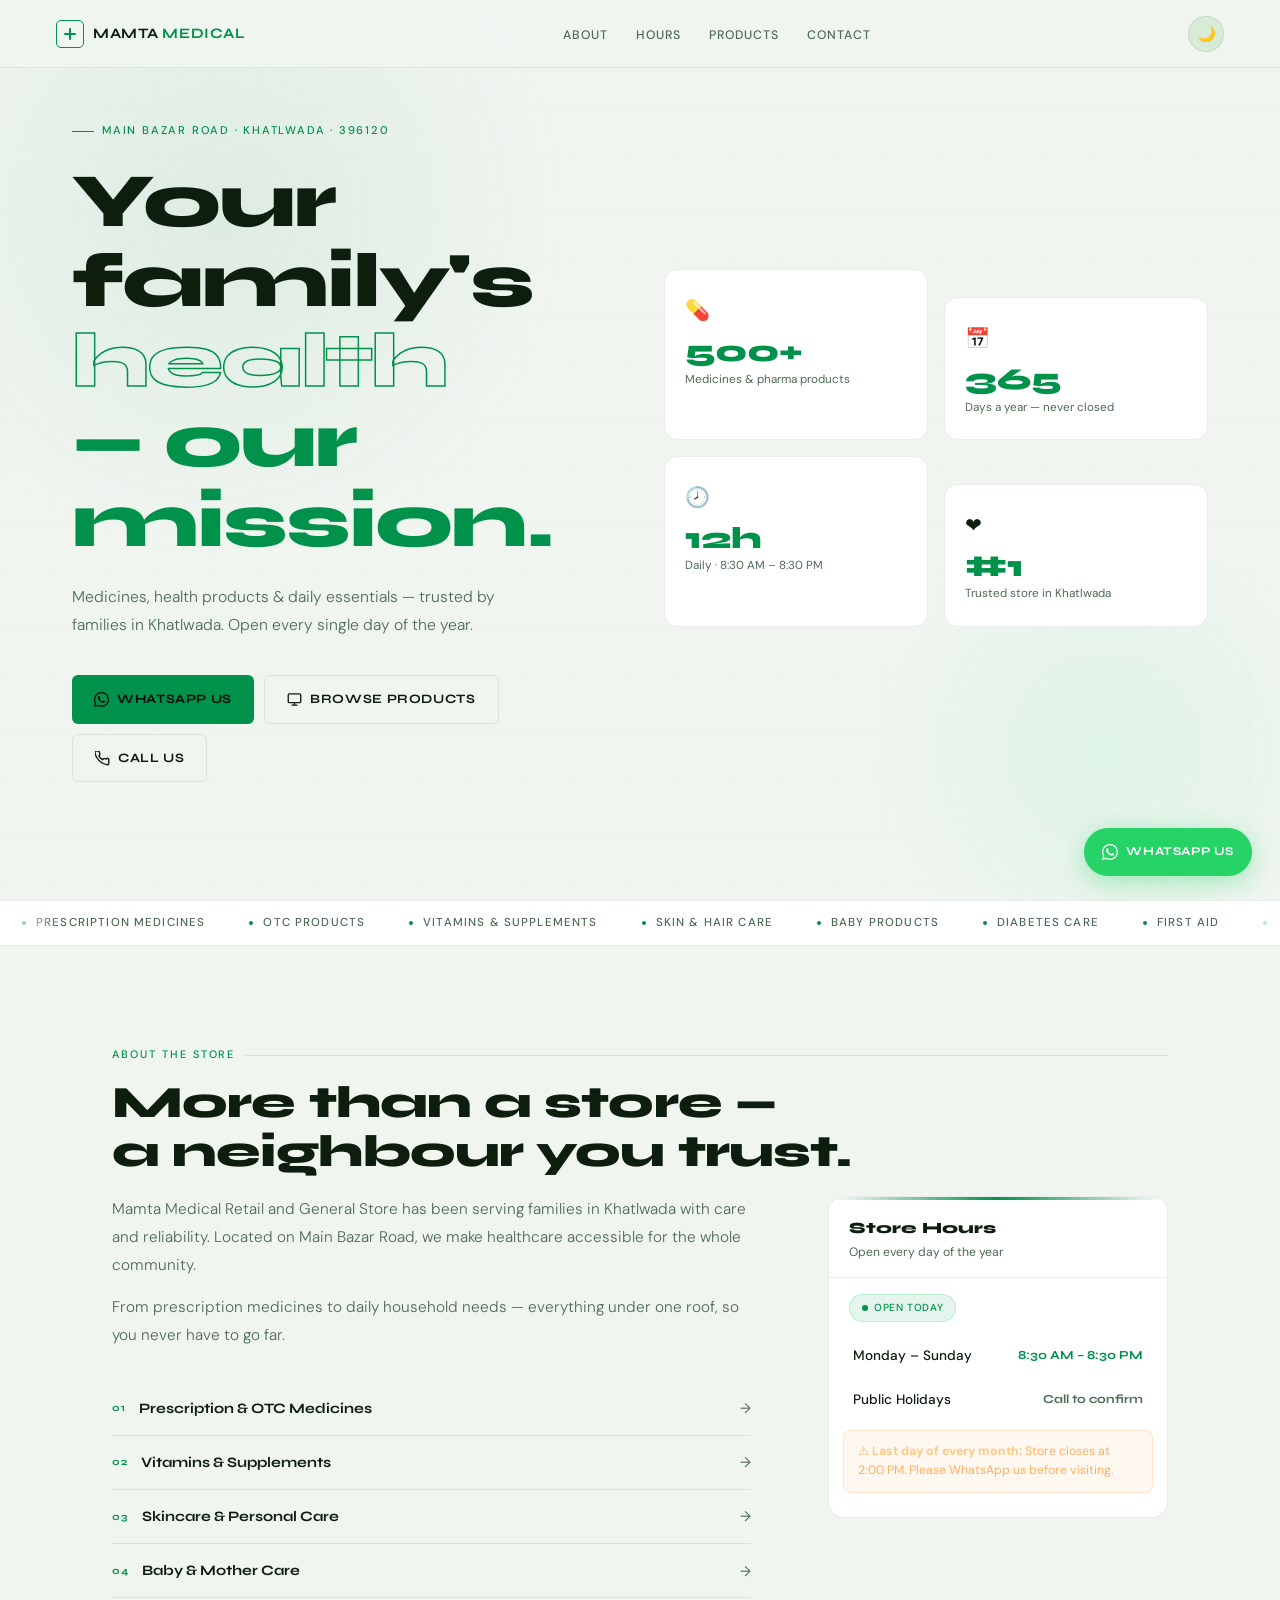
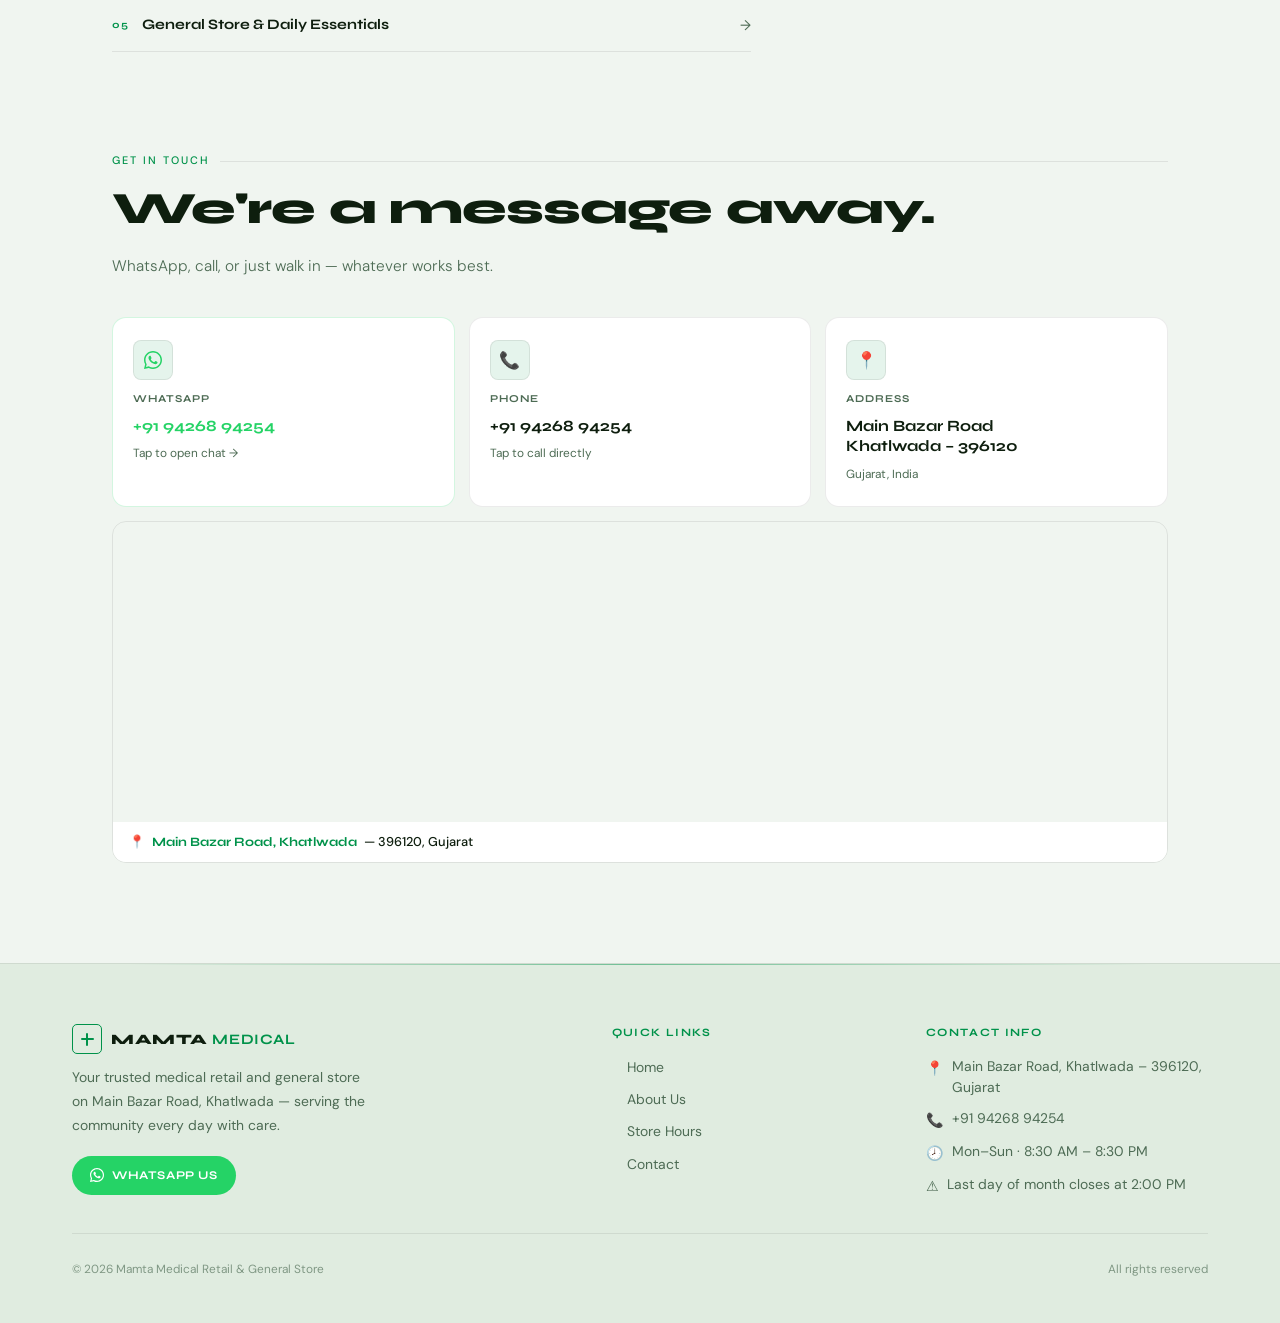
==== index.html @ 26834f1a "Add source code" ====
<!DOCTYPE html>
<html lang="en" data-theme="dark">

<head>
  <meta charset="UTF-8" />
  <meta name="viewport" content="width=device-width, initial-scale=1.0, maximum-scale=5.0" />
  <meta name="theme-color" content="#060f1e" id="themeColor" />
  <title>Mamta Medical — Khatlwada</title>

  <!-- ════════ SEO / SOCIAL ════════
       BEFORE PUBLISHING, replace every "REPLACE_ME.example" below with your
       real website URL, and point og:image / "image" at a real share image
       (a logo or storefront photo, ideally ~1200×630px).
       OPTIONAL but recommended for Google Maps rich results: add a "geo"
       block to the JSON-LD with your store's real latitude & longitude
       (open Google Maps, right-click your shop, copy the coordinates):
         "geo": { "@type": "GeoCoordinates", "latitude": 20.000, "longitude": 72.000 } -->
  <meta name="description"
    content="Mamta Medical Retail & General Store, Khatlwada (Gujarat) — medicines, vitamins, baby care, first aid and general store items. Open daily 8:30 AM–8:30 PM. Call +91 94268 94254." />
  <link rel="canonical" href="https://REPLACE_ME.example/" />
  <meta property="og:type" content="business.business" />
  <meta property="og:title" content="Mamta Medical — Khatlwada" />
  <meta property="og:description"
    content="Medicines, vitamins, baby care, first aid & general store items in Khatlwada, Gujarat. Open daily 8:30 AM–8:30 PM." />
  <meta property="og:image" content="https://REPLACE_ME.example/share-image.jpg" />
  <meta property="og:locale" content="en_IN" />
  <meta name="twitter:card" content="summary_large_image" />
  <meta name="twitter:title" content="Mamta Medical — Khatlwada" />
  <meta name="twitter:description"
    content="Medicines, vitamins, baby care & general store items in Khatlwada, Gujarat. Open daily 8:30 AM–8:30 PM." />
  <script type="application/ld+json">
  {
    "@context": "https://schema.org",
    "@type": "Pharmacy",
    "name": "Mamta Medical Retail & General Store",
    "image": "https://REPLACE_ME.example/share-image.jpg",
    "url": "https://REPLACE_ME.example/",
    "telephone": "+91 94268 94254",
    "priceRange": "₹₹",
    "currenciesAccepted": "INR",
    "address": {
      "@type": "PostalAddress",
      "streetAddress": "Main Bazar Road",
      "addressLocality": "Khatlwada",
      "addressRegion": "Gujarat",
      "postalCode": "396120",
      "addressCountry": "IN"
    },
    "openingHoursSpecification": [
      {
        "@type": "OpeningHoursSpecification",
        "dayOfWeek": ["Monday", "Tuesday", "Wednesday", "Thursday", "Friday", "Saturday", "Sunday"],
        "opens": "08:30",
        "closes": "20:30"
      }
    ]
  }
  </script>
  <link
    href="https://fonts.googleapis.com/css2?family=Syne:wght@700;800&family=DM+Sans:ital,wght@0,300;0,400;0,500;1,300&display=swap"
    rel="stylesheet" />
  <link rel="stylesheet" href="css/index.css" />
</head>

<body>

  <!-- ══ NAV ══ -->
  <nav class="nav" id="mainNav">
    <a href="#" class="nav-logo">
      <div class="logo-cross"></div>
      <span class="logo-name">Mamta <b>Medical</b></span>
    </a>
    <ul class="nav-links">
      <li><a href="#about">About</a></li>
      <li><a href="#hours">Hours</a></li>
      <li><a href="products.html">Products</a></li>
      <li><a href="#contact">Contact</a></li>
    </ul>
    <div class="nav-controls">
      <button class="theme-btn" id="themeBtn" aria-label="Toggle theme" title="Toggle light / dark">
        <span id="themeIcon">☀️</span>
      </button>
      <button class="hamburger" id="menuBtn" aria-label="Open menu" aria-expanded="false">
        <span></span><span></span><span></span>
      </button>
    </div>
  </nav>

  <!-- mobile drawer -->
  <div class="mobile-menu" id="mobileMenu">
    <a href="#about">About the Store <span class="arr">→</span></a>
    <a href="#hours">Store Hours <span class="arr">→</span></a>
    <a href="#contact">Contact Us <span class="arr">→</span></a>
    <a href="https://wa.me/919426894254?text=Hi%20Mamta%20Medical%2C%20I%20need%20help." target="_blank" rel="noopener"
      class="wa-link">WhatsApp Us <span class="arr">→</span></a>
  </div>

  <!-- ══ HERO ══ -->
  <section class="hero">
    <div class="hero-grid"></div>
    <div class="hero-glow"></div>
    <div class="hero-glow2"></div>
    <div class="hero-content">
      <p class="eyebrow">Main Bazar Road · Khatlwada · 396120</p>
      <h1>
        Your family's<br />
        <span class="h1-outline" data-text="health">health</span><br />
        <span class="h1-green">— our mission.</span>
      </h1>
      <p class="hero-sub">Medicines, health products &amp; daily essentials — trusted by families in Khatlwada. Open
        every single day of the year.</p>
      <div class="hero-btns">
        <a href="https://wa.me/919426894254?text=Hi%20Mamta%20Medical." class="btn-p" target="_blank" rel="noopener">
          <svg width="15" height="15" viewBox="0 0 24 24" fill="currentColor">
            <path
              d="M17.472 14.382c-.297-.149-1.758-.867-2.03-.967-.273-.099-.471-.148-.67.15-.197.297-.767.966-.94 1.164-.173.199-.347.223-.644.075-.297-.15-1.255-.463-2.39-1.475-.883-.788-1.48-1.761-1.653-2.059-.173-.297-.018-.458.13-.606.134-.133.298-.347.446-.52.149-.174.198-.298.298-.497.099-.198.05-.371-.025-.52-.075-.149-.669-1.612-.916-2.207-.242-.579-.487-.5-.669-.51a3.178 3.178 0 00-.57-.01c-.198 0-.52.074-.792.372-.272.297-1.04 1.016-1.04 2.479 0 1.462 1.065 2.875 1.213 3.074.149.198 2.096 3.2 5.077 4.487.709.306 1.262.489 1.694.625.712.227 1.36.195 1.871.118.571-.085 1.758-.719 2.006-1.413.248-.694.248-1.289.173-1.413-.074-.124-.272-.198-.57-.347z" />
            <path
              d="M12 0C5.373 0 0 5.373 0 12c0 2.106.55 4.083 1.512 5.8L0 24l6.377-1.496A11.946 11.946 0 0012 24c6.627 0 12-5.373 12-12S18.627 0 12 0zm0 22c-1.886 0-3.655-.518-5.171-1.418l-.371-.22-3.787.889.928-3.682-.241-.381A9.944 9.944 0 012 12C2 6.477 6.477 2 12 2s10 4.477 10 10-4.477 10-10 10z" />
          </svg>
          WhatsApp Us
        </a>
        <a href="products.html" class="btn-o">
          <svg width="15" height="15" viewBox="0 0 24 24" fill="none" stroke="currentColor" stroke-width="2.2"
            stroke-linecap="round" stroke-linejoin="round">
            <rect x="2" y="3" width="20" height="14" rx="2" />
            <path d="M8 21h8M12 17v4" />
          </svg>
          Browse Products
        </a>
        <a href="tel:+919426894254" class="btn-o">
          <svg width="15" height="15" viewBox="0 0 24 24" fill="none" stroke="currentColor" stroke-width="2.2"
            stroke-linecap="round" stroke-linejoin="round">
            <path
              d="M22 16.92v3a2 2 0 01-2.18 2 19.79 19.79 0 01-8.63-3.07A19.5 19.5 0 013.09 10.8a19.79 19.79 0 01-3.07-8.68A2 2 0 012 0h3a2 2 0 012 1.72c.127.96.361 1.903.7 2.81a2 2 0 01-.45 2.11L6.09 7.91a16 16 0 006 6l1.27-1.27a2 2 0 012.11-.45c.907.339 1.85.573 2.81.7A2 2 0 0122 14.92z" />
          </svg>
          Call Us
        </a>
      </div>
    </div>
    <!-- stats -->
    <div class="stats stagger">
      <div class="stat">
        <div class="se">💊</div>
        <div class="sn" data-count="500" data-suffix="+">500+</div>
        <div class="sl">Medicines &amp; pharma products</div>
      </div>
      <div class="stat">
        <div class="se">📅</div>
        <div class="sn" data-count="365">365</div>
        <div class="sl">Days a year — never closed</div>
      </div>
      <div class="stat">
        <div class="se">🕗</div>
        <div class="sn">12h</div>
        <div class="sl">Daily · 8:30 AM – 8:30 PM</div>
      </div>
      <div class="stat">
        <div class="se">❤️</div>
        <div class="sn">#1</div>
        <div class="sl">Trusted store in Khatlwada</div>
      </div>
    </div>
  </section>

  <!-- ══ TICKER ══ -->
  <div class="ticker" aria-hidden="true">
    <div class="t-track">
      <span class="ti"><span class="td"></span>Prescription Medicines</span>
      <span class="ti"><span class="td"></span>OTC Products</span>
      <span class="ti"><span class="td"></span>Vitamins &amp; Supplements</span>
      <span class="ti"><span class="td"></span>Skin &amp; Hair Care</span>
      <span class="ti"><span class="td"></span>Baby Products</span>
      <span class="ti"><span class="td"></span>Diabetes Care</span>
      <span class="ti"><span class="td"></span>First Aid</span>
      <span class="ti"><span class="td"></span>General Store</span>
      <span class="ti"><span class="td"></span>Household Essentials</span>
      <span class="ti"><span class="td"></span>Prescription Medicines</span>
      <span class="ti"><span class="td"></span>OTC Products</span>
      <span class="ti"><span class="td"></span>Vitamins &amp; Supplements</span>
      <span class="ti"><span class="td"></span>Skin &amp; Hair Care</span>
      <span class="ti"><span class="td"></span>Baby Products</span>
      <span class="ti"><span class="td"></span>Diabetes Care</span>
      <span class="ti"><span class="td"></span>First Aid</span>
      <span class="ti"><span class="td"></span>General Store</span>
      <span class="ti"><span class="td"></span>Household Essentials</span>
    </div>
  </div>

  <!-- ══ ABOUT ══ -->
  <section id="about" class="section">
    <div class="sec-lbl reveal">About the store</div>
    <h2 class="sec-h2 reveal">More than a store —<br />a neighbour you trust.</h2>
    <div class="about-body">
      <div class="about-left reveal-left">
        <p class="sec-p">Mamta Medical Retail and General Store has been serving families in Khatlwada with care and
          reliability. Located on Main Bazar Road, we make healthcare accessible for the whole community.</p>
        <p class="sec-p">From prescription medicines to daily household needs — everything under one roof, so you never
          have to go far.</p>
        <div class="svc-list stagger">
          <div class="svc-item">
            <div class="svc-l"><span class="svc-num">01</span><span class="svc-name">Prescription &amp; OTC
                Medicines</span></div><span class="svc-arr">→</span>
          </div>
          <div class="svc-item">
            <div class="svc-l"><span class="svc-num">02</span><span class="svc-name">Vitamins &amp; Supplements</span>
            </div><span class="svc-arr">→</span>
          </div>
          <div class="svc-item">
            <div class="svc-l"><span class="svc-num">03</span><span class="svc-name">Skincare &amp; Personal Care</span>
            </div><span class="svc-arr">→</span>
          </div>
          <div class="svc-item">
            <div class="svc-l"><span class="svc-num">04</span><span class="svc-name">Baby &amp; Mother Care</span></div>
            <span class="svc-arr">→</span>
          </div>
          <div class="svc-item">
            <div class="svc-l"><span class="svc-num">05</span><span class="svc-name">General Store &amp; Daily
                Essentials</span></div><span class="svc-arr">→</span>
          </div>
        </div>
      </div>
      <div class="about-right reveal-right" id="hours">
        <div class="hours-card">
          <div class="hours-hd">
            <h3>Store Hours</h3>
            <p>Open every day of the year</p>
          </div>
          <div class="hours-bd">
            <div class="badge-open">Open today</div>
            <div class="h-row"><span class="h-day">Monday – Sunday</span><span class="h-time">8:30 AM – 8:30 PM</span>
            </div>
            <div class="h-row"><span class="h-day">Public Holidays</span><span class="h-time"
                style="color:var(--muted)">Call to confirm</span></div>
            <div class="h-alert">⚠️ <strong>Last day of every month:</strong> Store closes at 2:00 PM. Please WhatsApp
              us before visiting.</div>
          </div>
        </div>
      </div>
    </div>
  </section>

  <!-- ══ CONTACT ══ -->
  <section id="contact" class="section" style="padding-top:0">
    <div class="sec-lbl reveal">Get in touch</div>
    <h2 class="sec-h2 reveal">We're a message away.</h2>
    <p class="sec-p reveal" style="margin-bottom:clamp(20px,4vw,36px)">WhatsApp, call, or just walk in — whatever works
      best.</p>
    <div class="c-grid stagger">
      <a href="https://wa.me/919426894254?text=Hi%20Mamta%20Medical." class="c-card c-wa" target="_blank"
        rel="noopener">
        <div class="c-icon"><svg width="18" height="18" viewBox="0 0 24 24" fill="#25d366">
            <path
              d="M17.472 14.382c-.297-.149-1.758-.867-2.03-.967-.273-.099-.471-.148-.67.15-.197.297-.767.966-.94 1.164-.173.199-.347.223-.644.075-.297-.15-1.255-.463-2.39-1.475-.883-.788-1.48-1.761-1.653-2.059-.173-.297-.018-.458.13-.606.134-.133.298-.347.446-.52.149-.174.198-.298.298-.497.099-.198.05-.371-.025-.52-.075-.149-.669-1.612-.916-2.207-.242-.579-.487-.5-.669-.51a3.178 3.178 0 00-.57-.01c-.198 0-.52.074-.792.372-.272.297-1.04 1.016-1.04 2.479 0 1.462 1.065 2.875 1.213 3.074.149.198 2.096 3.2 5.077 4.487.709.306 1.262.489 1.694.625.712.227 1.36.195 1.871.118.571-.085 1.758-.719 2.006-1.413.248-.694.248-1.289.173-1.413-.074-.124-.272-.198-.57-.347z" />
            <path
              d="M12 0C5.373 0 0 5.373 0 12c0 2.106.55 4.083 1.512 5.8L0 24l6.377-1.496A11.946 11.946 0 0012 24c6.627 0 12-5.373 12-12S18.627 0 12 0zm0 22c-1.886 0-3.655-.518-5.171-1.418l-.371-.22-3.787.889.928-3.682-.241-.381A9.944 9.944 0 012 12C2 6.477 6.477 2 12 2s10 4.477 10 10-4.477 10-10 10z" />
          </svg></div>
        <div class="c-lbl">WhatsApp</div>
        <div class="c-val">+91 94268 94254</div>
        <div class="c-hint">Tap to open chat →</div>
      </a>
      <a href="tel:+919426894254" class="c-card">
        <div class="c-icon">📞</div>
        <div class="c-lbl">Phone</div>
        <div class="c-val">+91 94268 94254</div>
        <div class="c-hint">Tap to call directly</div>
      </a>
      <div class="c-card">
        <div class="c-icon">📍</div>
        <div class="c-lbl">Address</div>
        <div class="c-val">Main Bazar Road<br />Khatlwada – 396120</div>
        <div class="c-hint">Gujarat, India</div>
      </div>
      <div class="map-wrap reveal-scale">
        <iframe
          src="https://www.google.com/maps/embed?pb=!1m18!1m12!1m3!1d3737.5!2d72.9!3d20.6!2m3!1f0!2f0!3f0!3m2!1i1024!2i768!4f13.1!3m3!1m2!1s0x0%3A0x0!2zMjDCsDM2JzAwLjAiTiA3MsKwNTQnMDAuMCJF!5e0!3m2!1sen!2sin!4v1"
          loading="lazy" allowfullscreen referrerpolicy="no-referrer-when-downgrade" title="Store location"></iframe>
        <div class="map-ft">📍 <b>Main Bazar Road, Khatlwada</b> — 396120, Gujarat</div>
      </div>
    </div>
  </section>

  <!-- ══ FOOTER ══ -->
  <footer class="footer">
    <div class="footer-inner">
      <div>
        <div class="footer-logo">
          <div class="footer-cross"></div>
          <span class="footer-name">Mamta <b>Medical</b></span>
        </div>
        <p class="footer-desc">Your trusted medical retail and general store on Main Bazar Road, Khatlwada — serving the
          community every day with care.</p>
        <a href="https://wa.me/919426894254?text=Hi%20Mamta%20Medical." target="_blank" rel="noopener"
          class="footer-wa">
          <svg width="14" height="14" viewBox="0 0 24 24" fill="white">
            <path
              d="M17.472 14.382c-.297-.149-1.758-.867-2.03-.967-.273-.099-.471-.148-.67.15-.197.297-.767.966-.94 1.164-.173.199-.347.223-.644.075-.297-.15-1.255-.463-2.39-1.475-.883-.788-1.48-1.761-1.653-2.059-.173-.297-.018-.458.13-.606.134-.133.298-.347.446-.52.149-.174.198-.298.298-.497.099-.198.05-.371-.025-.52-.075-.149-.669-1.612-.916-2.207-.242-.579-.487-.5-.669-.51a3.178 3.178 0 00-.57-.01c-.198 0-.52.074-.792.372-.272.297-1.04 1.016-1.04 2.479 0 1.462 1.065 2.875 1.213 3.074.149.198 2.096 3.2 5.077 4.487.709.306 1.262.489 1.694.625.712.227 1.36.195 1.871.118.571-.085 1.758-.719 2.006-1.413.248-.694.248-1.289.173-1.413-.074-.124-.272-.198-.57-.347z" />
            <path
              d="M12 0C5.373 0 0 5.373 0 12c0 2.106.55 4.083 1.512 5.8L0 24l6.377-1.496A11.946 11.946 0 0012 24c6.627 0 12-5.373 12-12S18.627 0 12 0zm0 22c-1.886 0-3.655-.518-5.171-1.418l-.371-.22-3.787.889.928-3.682-.241-.381A9.944 9.944 0 012 12C2 6.477 6.477 2 12 2s10 4.477 10 10-4.477 10-10 10z" />
          </svg>
          WhatsApp Us
        </a>
      </div>
      <div class="footer-col">
        <h4>Quick Links</h4>
        <ul class="footer-links">
          <li><a href="#">Home</a></li>
          <li><a href="#about">About Us</a></li>
          <li><a href="#hours">Store Hours</a></li>
          <li><a href="#contact">Contact</a></li>
        </ul>
      </div>
      <div class="footer-col">
        <h4>Contact Info</h4>
        <div class="fc-list">
          <div class="fc-item"><span class="fc-ico">📍</span><span>Main Bazar Road, Khatlwada – 396120, Gujarat</span>
          </div>
          <div class="fc-item"><span class="fc-ico">📞</span><span>+91 94268 94254</span></div>
          <div class="fc-item"><span class="fc-ico">🕗</span><span>Mon–Sun · 8:30 AM – 8:30 PM</span></div>
          <div class="fc-item"><span class="fc-ico">⚠️</span><span>Last day of month closes at 2:00 PM</span></div>
        </div>
      </div>
    </div>
    <hr class="footer-divider" />
    <div class="footer-bottom">
      <span class="footer-copy">© 2026 Mamta Medical Retail &amp; General Store</span>
      <span class="footer-rights">All rights reserved</span>
    </div>
  </footer>

  <!-- ══ FLOATING WA ══ -->
  <a href="https://wa.me/919426894254?text=Hi%20Mamta%20Medical." class="float-wa" target="_blank" rel="noopener"
    aria-label="Chat on WhatsApp">
    <svg width="16" height="16" viewBox="0 0 24 24" fill="white">
      <path
        d="M17.472 14.382c-.297-.149-1.758-.867-2.03-.967-.273-.099-.471-.148-.67.15-.197.297-.767.966-.94 1.164-.173.199-.347.223-.644.075-.297-.15-1.255-.463-2.39-1.475-.883-.788-1.48-1.761-1.653-2.059-.173-.297-.018-.458.13-.606.134-.133.298-.347.446-.52.149-.174.198-.298.298-.497.099-.198.05-.371-.025-.52-.075-.149-.669-1.612-.916-2.207-.242-.579-.487-.5-.669-.51a3.178 3.178 0 00-.57-.01c-.198 0-.52.074-.792.372-.272.297-1.04 1.016-1.04 2.479 0 1.462 1.065 2.875 1.213 3.074.149.198 2.096 3.2 5.077 4.487.709.306 1.262.489 1.694.625.712.227 1.36.195 1.871.118.571-.085 1.758-.719 2.006-1.413.248-.694.248-1.289.173-1.413-.074-.124-.272-.198-.57-.347z" />
      <path
        d="M12 0C5.373 0 0 5.373 0 12c0 2.106.55 4.083 1.512 5.8L0 24l6.377-1.496A11.946 11.946 0 0012 24c6.627 0 12-5.373 12-12S18.627 0 12 0zm0 22c-1.886 0-3.655-.518-5.171-1.418l-.371-.22-3.787.889.928-3.682-.241-.381A9.944 9.944 0 012 12C2 6.477 6.477 2 12 2s10 4.477 10 10-4.477 10-10 10z" />
    </svg>
    WhatsApp Us
  </a>

  <script src="js/index.js"></script>

  <script src="js/chatbot.js"></script>
</body>

</html>
---- css/index.css ----
/* ═══════════════════════════
   THEME TOKENS
═══════════════════════════ */
    [data-theme="dark"] {
      --bg: #060f1e;
      --bg2: #0c1a2e;
      --bg3: #0f2035;
      --text: #e8f0e8;
      --muted: #7a8f9e;
      --border: rgba(255, 255, 255, 0.08);
      --g: #00e571;
      --gd: rgba(0, 229, 113, .10);
      --gs: rgba(0, 229, 113, .25);
      --nav-bg: rgba(6, 15, 30, .92);
      --menu-bg: rgba(6, 15, 30, .98);
      --ctrl: #112240;
      --foot: #040c17;
      --shadow: 0 8px 40px rgba(0, 0, 0, .5);
      --card-hover: rgba(0, 229, 113, .04);
    }

    [data-theme="light"] {
      --bg: #f0f5f0;
      --bg2: #ffffff;
      --bg3: #e6f0e6;
      --text: #0e1e0e;
      --muted: #4d6b54;
      --border: rgba(0, 0, 0, 0.08);
      --g: #00924a;
      --gd: rgba(0, 146, 74, .10);
      --gs: rgba(0, 146, 74, .22);
      --nav-bg: rgba(240, 245, 240, .94);
      --menu-bg: rgba(240, 245, 240, .99);
      --ctrl: #d6ecd6;
      --foot: #e0ece0;
      --shadow: 0 8px 40px rgba(0, 0, 0, .10);
      --card-hover: rgba(0, 146, 74, .04);
    }

    /* ═══════════════════════════
   RESET
═══════════════════════════ */
    *,
    *::before,
    *::after {
      margin: 0;
      padding: 0;
      box-sizing: border-box;
      -webkit-tap-highlight-color: transparent
    }

    html {
      scroll-behavior: smooth;
      -webkit-text-size-adjust: 100%
    }

    body {
      font-family: 'DM Sans', system-ui, sans-serif;
      background: var(--bg);
      color: var(--text);
      overflow-x: hidden;
      line-height: 1.6;
      min-width: 320px;
      transition: background .4s, color .4s;
    }

    a {
      color: inherit;
      text-decoration: none
    }

    img,
    svg {
      display: block;
      max-width: 100%
    }

    /* ═══════════════════════════
   GRAIN
═══════════════════════════ */
    body::before {
      content: '';
      position: fixed;
      inset: 0;
      z-index: 0;
      pointer-events: none;
      opacity: 0;
      transition: opacity .4s;
      background-image: url("data:image/svg+xml,%3Csvg viewBox='0 0 200 200' xmlns='http://www.w3.org/2000/svg'%3E%3Cfilter id='n'%3E%3CfeTurbulence type='fractalNoise' baseFrequency='.85' numOctaves='4' stitchTiles='stitch'/%3E%3C/filter%3E%3Crect width='100%25' height='100%25' filter='url(%23n)' opacity='.03'/%3E%3C/svg%3E");
    }

    [data-theme="dark"] body::before {
      opacity: .5
    }

    /* ═══════════════════════════
   SCROLL-REVEAL
═══════════════════════════ */
    .reveal {
      opacity: 0;
      transform: translateY(28px);
      transition: opacity .7s ease, transform .7s ease
    }

    .reveal.visible {
      opacity: 1;
      transform: translateY(0)
    }

    .reveal-left {
      opacity: 0;
      transform: translateX(-28px);
      transition: opacity .7s ease, transform .7s ease
    }

    .reveal-left.visible {
      opacity: 1;
      transform: translateX(0)
    }

    .reveal-right {
      opacity: 0;
      transform: translateX(28px);
      transition: opacity .7s ease, transform .7s ease
    }

    .reveal-right.visible {
      opacity: 1;
      transform: translateX(0)
    }

    .reveal-scale {
      opacity: 0;
      transform: scale(.94);
      transition: opacity .6s ease, transform .6s ease
    }

    .reveal-scale.visible {
      opacity: 1;
      transform: scale(1)
    }

    /* stagger children */
    .stagger>* {
      opacity: 0;
      transform: translateY(22px);
      transition: opacity .6s ease, transform .6s ease
    }

    .stagger.visible>*:nth-child(1) {
      opacity: 1;
      transform: none;
      transition-delay: .05s
    }

    .stagger.visible>*:nth-child(2) {
      opacity: 1;
      transform: none;
      transition-delay: .15s
    }

    .stagger.visible>*:nth-child(3) {
      opacity: 1;
      transform: none;
      transition-delay: .25s
    }

    .stagger.visible>*:nth-child(4) {
      opacity: 1;
      transform: none;
      transition-delay: .35s
    }

    .stagger.visible>*:nth-child(5) {
      opacity: 1;
      transform: none;
      transition-delay: .45s
    }

    /* ═══════════════════════════
   NAV
═══════════════════════════ */
    .nav {
      position: fixed;
      top: 0;
      left: 0;
      right: 0;
      z-index: 300;
      height: 56px;
      padding: 0 clamp(16px, 5vw, 56px);
      display: flex;
      align-items: center;
      justify-content: space-between;
      gap: 10px;
      background: var(--nav-bg);
      backdrop-filter: blur(20px);
      -webkit-backdrop-filter: blur(20px);
      border-bottom: 1px solid var(--border);
      transition: background .4s, border-color .4s, height .3s;
    }

    .nav.scrolled {
      box-shadow: 0 4px 32px rgba(0, 0, 0, .2);
    }

    .nav-logo {
      display: flex;
      align-items: center;
      gap: 9px;
      flex-shrink: 0
    }

    .logo-cross {
      width: 28px;
      height: 28px;
      flex-shrink: 0;
      border: 1.5px solid var(--g);
      border-radius: 5px;
      display: grid;
      place-items: center;
      position: relative;
      transition: border-color .3s, box-shadow .3s;
    }

    .nav-logo:hover .logo-cross {
      box-shadow: 0 0 12px var(--gs)
    }

    .logo-cross::before,
    .logo-cross::after {
      content: '';
      position: absolute;
      background: var(--g);
      border-radius: 2px;
      transition: background .3s;
    }

    .logo-cross::before {
      width: 2px;
      height: 12px
    }

    .logo-cross::after {
      width: 12px;
      height: 2px
    }

    .logo-name {
      font-family: 'Syne', sans-serif;
      font-size: clamp(.72rem, 2.2vw, .9rem);
      font-weight: 700;
      letter-spacing: .04em;
      text-transform: uppercase;
      color: var(--text);
      white-space: nowrap;
      transition: color .3s;
    }

    .logo-name b {
      color: var(--g)
    }

    .nav-links {
      display: none;
      list-style: none;
      gap: 28px;
      flex-shrink: 0
    }

    .nav-links a {
      font-size: .77rem;
      font-weight: 500;
      letter-spacing: .08em;
      text-transform: uppercase;
      color: var(--muted);
      transition: color .2s;
      white-space: nowrap;
      position: relative;
      padding-bottom: 2px;
    }

    .nav-links a::after {
      content: '';
      position: absolute;
      bottom: 0;
      left: 0;
      width: 0;
      height: 1.5px;
      background: var(--g);
      transition: width .25s ease;
    }

    .nav-links a:hover {
      color: var(--g)
    }

    .nav-links a:hover::after {
      width: 100%
    }

    .nav-controls {
      display: flex;
      align-items: center;
      gap: 8px;
      flex-shrink: 0
    }

    .theme-btn {
      width: 36px;
      height: 36px;
      background: var(--ctrl);
      border: 1px solid var(--border);
      border-radius: 50%;
      display: grid;
      place-items: center;
      cursor: pointer;
      font-size: .95rem;
      flex-shrink: 0;
      touch-action: manipulation;
      transition: background .3s, transform .2s, box-shadow .2s;
    }

    .theme-btn:hover {
      box-shadow: 0 0 10px var(--gs)
    }

    .theme-btn:active {
      transform: scale(.88)
    }

    .hamburger {
      width: 36px;
      height: 36px;
      background: var(--ctrl);
      border: 1px solid var(--border);
      border-radius: 7px;
      display: flex;
      flex-direction: column;
      align-items: center;
      justify-content: center;
      gap: 5px;
      cursor: pointer;
      flex-shrink: 0;
      touch-action: manipulation;
      transition: background .3s, border-color .3s;
    }

    .hamburger span {
      display: block;
      width: 17px;
      height: 2px;
      background: var(--text);
      border-radius: 2px;
      transform-origin: center;
      transition: transform .3s, opacity .3s, width .3s, background .3s;
    }

    .hamburger.open span:nth-child(1) {
      transform: translateY(7px) rotate(45deg)
    }

    .hamburger.open span:nth-child(2) {
      opacity: 0;
      width: 0
    }

    .hamburger.open span:nth-child(3) {
      transform: translateY(-7px) rotate(-45deg)
    }

    /* ═══════════════════════════
   MOBILE DRAWER
═══════════════════════════ */
    .mobile-menu {
      display: none;
      flex-direction: column;
      position: fixed;
      top: 56px;
      left: 0;
      right: 0;
      z-index: 299;
      background: var(--menu-bg);
      backdrop-filter: blur(24px);
      -webkit-backdrop-filter: blur(24px);
      border-bottom: 1px solid var(--border);
      transition: background .4s;
    }

    .mobile-menu.open {
      display: flex
    }

    .mobile-menu a {
      display: flex;
      align-items: center;
      justify-content: space-between;
      padding: 16px clamp(16px, 5vw, 56px);
      font-family: 'Syne', sans-serif;
      font-size: .88rem;
      font-weight: 700;
      letter-spacing: .06em;
      text-transform: uppercase;
      color: var(--muted);
      border-bottom: 1px solid var(--border);
      transition: color .15s, background .15s, padding-left .2s;
      touch-action: manipulation;
      min-height: 52px;
    }

    .mobile-menu a:last-child {
      border-bottom: none
    }

    .mobile-menu a:active,
    .mobile-menu a:hover {
      color: var(--g);
      background: var(--gd);
      padding-left: calc(clamp(16px, 5vw, 56px) + 6px)
    }

    .mobile-menu a .arr {
      color: var(--g);
      transition: transform .2s
    }

    .mobile-menu a:hover .arr {
      transform: translateX(4px)
    }

    .mobile-menu a.wa-link {
      color: #25d366
    }

    .mobile-menu a.wa-link:active {
      background: rgba(37, 211, 102, .08)
    }

    /* ═══════════════════════════
   HERO
═══════════════════════════ */
    .hero {
      position: relative;
      overflow: hidden;
      padding-top: 56px;
      min-height: 100svh;
      display: flex;
      flex-direction: column;
      justify-content: center;
      padding-left: clamp(16px, 5vw, 56px);
      padding-right: clamp(16px, 5vw, 56px);
      padding-bottom: clamp(28px, 5vw, 56px);
    }

    /* animated grid */
    .hero-grid {
      position: absolute;
      inset: 0;
      z-index: 0;
      pointer-events: none;
      background-image:
        linear-gradient(rgba(0, 229, 113, .032) 1px, transparent 1px),
        linear-gradient(90deg, rgba(0, 229, 113, .032) 1px, transparent 1px);
      background-size: 52px 52px;
      animation: gridScroll 28s linear infinite;
      transition: opacity .4s;
    }

    [data-theme="light"] .hero-grid {
      opacity: .4
    }

    @keyframes gridScroll {
      to {
        background-position: 52px 52px
      }
    }

    /* radial glow */
    .hero-glow {
      position: absolute;
      z-index: 0;
      pointer-events: none;
      width: clamp(320px, 70vw, 700px);
      height: clamp(320px, 70vw, 700px);
      border-radius: 50%;
      background: radial-gradient(circle, rgba(0, 229, 113, .12) 0%, transparent 70%);
      top: -15%;
      left: -10%;
      animation: glowPulse 6s ease-in-out infinite;
    }

    [data-theme="light"] .hero-glow {
      background: radial-gradient(circle, rgba(0, 146, 74, .08) 0%, transparent 70%)
    }

    @keyframes glowPulse {

      0%,
      100% {
        transform: scale(1);
        opacity: .8
      }

      50% {
        transform: scale(1.12);
        opacity: 1
      }
    }

    /* second accent glow */
    .hero-glow2 {
      position: absolute;
      z-index: 0;
      pointer-events: none;
      width: clamp(200px, 40vw, 480px);
      height: clamp(200px, 40vw, 480px);
      border-radius: 50%;
      background: radial-gradient(circle, rgba(0, 229, 113, .07) 0%, transparent 70%);
      bottom: -10%;
      right: -5%;
      animation: glowPulse 8s ease-in-out infinite reverse;
    }

    .hero-content {
      position: relative;
      z-index: 1;
      max-width: 640px;
      padding-top: clamp(20px, 4vw, 52px);
    }

    .eyebrow {
      display: inline-flex;
      align-items: center;
      gap: 8px;
      font-size: clamp(.6rem, 2vw, .7rem);
      font-weight: 500;
      letter-spacing: .16em;
      text-transform: uppercase;
      color: var(--g);
      margin-bottom: clamp(12px, 3vw, 22px);
      opacity: 0;
      animation: fadeInUp .8s .1s ease both;
    }

    .eyebrow::before {
      content: '';
      width: 22px;
      height: 1px;
      background: var(--g);
      flex-shrink: 0
    }

    .hero h1 {
      font-family: 'Syne', sans-serif;
      font-size: clamp(2rem, 8.5vw, 4.8rem);
      font-weight: 800;
      line-height: 1.04;
      letter-spacing: -.025em;
      margin-bottom: clamp(12px, 3vw, 22px);
      word-break: break-word;
      opacity: 0;
      animation: fadeInUp .8s .22s ease both;
    }

    .h1-outline {
      color: transparent;
      -webkit-text-stroke: 1.5px var(--g);
      position: relative;
      display: inline-block;
    }

    /* shimmer on outline text */
    .h1-outline::after {
      content: attr(data-text);
      position: absolute;
      inset: 0;
      color: var(--g);
      clip-path: inset(0 100% 0 0);
      animation: shimmer 4s 1.5s ease-in-out infinite;
      -webkit-text-stroke: 0;
    }

    @keyframes shimmer {

      0%,
      100% {
        clip-path: inset(0 100% 0 0)
      }

      40%,
      60% {
        clip-path: inset(0 0% 0 0)
      }
    }

    .h1-green {
      color: var(--g)
    }

    .hero-sub {
      font-size: clamp(.85rem, 2.5vw, .98rem);
      font-weight: 300;
      color: var(--muted);
      line-height: 1.78;
      max-width: 460px;
      margin-bottom: clamp(22px, 4vw, 36px);
      transition: color .4s;
      opacity: 0;
      animation: fadeInUp .8s .34s ease both;
    }

    .hero-btns {
      display: flex;
      flex-wrap: wrap;
      gap: 10px;
      opacity: 0;
      animation: fadeInUp .8s .46s ease both;
    }

    @keyframes fadeInUp {
      from {
        opacity: 0;
        transform: translateY(18px)
      }

      to {
        opacity: 1;
        transform: none
      }
    }

    /* ─ Buttons ─ */
    .btn-p {
      display: inline-flex;
      align-items: center;
      gap: 8px;
      background: var(--g);
      color: #030d0a;
      padding: 13px 22px;
      border-radius: 6px;
      font-family: 'Syne', sans-serif;
      font-size: clamp(.72rem, 2vw, .8rem);
      font-weight: 700;
      letter-spacing: .05em;
      text-transform: uppercase;
      touch-action: manipulation;
      min-height: 48px;
      flex-shrink: 0;
      position: relative;
      overflow: hidden;
      transition: transform .2s, box-shadow .2s;
    }

    .btn-p::before {
      content: '';
      position: absolute;
      inset: 0;
      background: linear-gradient(120deg, transparent 30%, rgba(255, 255, 255, .25) 50%, transparent 70%);
      transform: translateX(-100%);
      transition: transform .45s ease;
    }

    .btn-p:hover::before {
      transform: translateX(100%)
    }

    .btn-p:hover {
      transform: translateY(-2px);
      box-shadow: 0 8px 28px var(--gs)
    }

    .btn-p:active {
      transform: scale(.97)
    }

    .btn-o {
      display: inline-flex;
      align-items: center;
      gap: 8px;
      background: transparent;
      color: var(--text);
      border: 1px solid var(--border);
      padding: 13px 22px;
      border-radius: 6px;
      font-family: 'Syne', sans-serif;
      font-size: clamp(.72rem, 2vw, .8rem);
      font-weight: 700;
      letter-spacing: .05em;
      text-transform: uppercase;
      touch-action: manipulation;
      min-height: 48px;
      flex-shrink: 0;
      transition: border-color .2s, color .2s, transform .2s;
    }

    .btn-o:hover {
      border-color: var(--g);
      color: var(--g);
      transform: translateY(-2px)
    }

    .btn-o:active {
      transform: scale(.97)
    }

    /* ═══════════════════════════
   STATS
═══════════════════════════ */
    .stats {
      position: relative;
      z-index: 1;
      display: grid;
      grid-template-columns: 1fr 1fr;
      gap: 10px;
      padding: clamp(16px, 4vw, 28px) clamp(16px, 5vw, 56px) clamp(20px, 5vw, 40px);
    }

    .stat {
      background: var(--bg2);
      border: 1px solid var(--border);
      border-radius: 14px;
      padding: 18px 15px;
      position: relative;
      overflow: hidden;
      transition: background .4s, border-color .3s, transform .25s, box-shadow .25s;
      cursor: default;
    }

    .stat::before {
      content: '';
      position: absolute;
      top: 0;
      left: 0;
      right: 0;
      height: 2px;
      background: linear-gradient(90deg, transparent, var(--g), transparent);
      opacity: 0;
      transition: opacity .3s;
    }

    .stat:hover {
      transform: translateY(-4px);
      box-shadow: var(--shadow);
      border-color: var(--gs)
    }

    .stat:hover::before {
      opacity: 1
    }

    /* glow corner */
    .stat::after {
      content: '';
      position: absolute;
      bottom: -30px;
      right: -30px;
      width: 80px;
      height: 80px;
      border-radius: 50%;
      background: radial-gradient(circle, var(--gd) 0%, transparent 70%);
      opacity: 0;
      transition: opacity .3s;
    }

    .stat:hover::after {
      opacity: 1
    }

    .se {
      font-size: 1.25rem;
      margin-bottom: 10px
    }

    .sn {
      font-family: 'Syne', sans-serif;
      font-size: clamp(1.3rem, 4.5vw, 1.9rem);
      font-weight: 800;
      color: var(--g);
      line-height: 1;
      margin-bottom: 4px;
    }

    .sl {
      font-size: clamp(.62rem, 1.9vw, .73rem);
      color: var(--muted);
      line-height: 1.4
    }

    /* ═══════════════════════════
   TICKER
═══════════════════════════ */
    .ticker {
      overflow: hidden;
      border-top: 1px solid var(--border);
      border-bottom: 1px solid var(--border);
      background: var(--bg2);
      padding: 13px 0;
      transition: background .4s, border-color .4s;
      position: relative;
    }

    /* fade edges */
    .ticker::before,
    .ticker::after {
      content: '';
      position: absolute;
      top: 0;
      bottom: 0;
      width: 60px;
      z-index: 2;
      pointer-events: none;
    }

    .ticker::before {
      left: 0;
      background: linear-gradient(90deg, var(--bg2), transparent)
    }

    .ticker::after {
      right: 0;
      background: linear-gradient(-90deg, var(--bg2), transparent)
    }

    .t-track {
      display: flex;
      width: max-content;
      animation: tickAnim 22s linear infinite
    }

    @keyframes tickAnim {
      to {
        transform: translateX(-50%)
      }
    }

    .ticker:hover .t-track {
      animation-play-state: paused
    }

    .ti {
      display: flex;
      align-items: center;
      gap: 10px;
      padding: 0 22px;
      font-size: clamp(.6rem, 1.9vw, .72rem);
      font-weight: 500;
      letter-spacing: .1em;
      text-transform: uppercase;
      color: var(--muted);
      white-space: nowrap;
      transition: color .2s;
    }

    .ti:hover {
      color: var(--g)
    }

    .td {
      width: 4px;
      height: 4px;
      background: var(--g);
      border-radius: 50%;
      flex-shrink: 0
    }

    /* ═══════════════════════════
   SECTIONS
═══════════════════════════ */
    .section {
      padding: clamp(48px, 7vw, 88px) clamp(16px, 5vw, 56px);
      max-width: 1200px;
      margin: 0 auto;
    }

    .sec-lbl {
      display: flex;
      align-items: center;
      gap: 10px;
      font-size: clamp(.58rem, 1.8vw, .68rem);
      font-weight: 500;
      letter-spacing: .18em;
      text-transform: uppercase;
      color: var(--g);
      margin-bottom: 14px;
    }

    .sec-lbl::after {
      content: '';
      flex: 1;
      height: 1px;
      background: var(--border)
    }

    .sec-h2 {
      font-family: 'Syne', sans-serif;
      font-size: clamp(1.45rem, 4.5vw, 2.8rem);
      font-weight: 800;
      line-height: 1.1;
      letter-spacing: -.02em;
      margin-bottom: clamp(12px, 2.5vw, 20px);
      transition: color .4s;
    }

    .sec-p {
      font-size: clamp(.84rem, 2.3vw, .96rem);
      font-weight: 300;
      color: var(--muted);
      line-height: 1.82;
      margin-bottom: 14px;
      transition: color .4s;
    }

    /* ─ ABOUT ─ */
    .about-body {
      display: flex;
      flex-direction: column;
      gap: clamp(28px, 5vw, 52px)
    }

    .svc-list {
      margin-top: clamp(18px, 3.5vw, 32px)
    }

    .svc-item {
      display: flex;
      align-items: center;
      justify-content: space-between;
      padding: 15px 0;
      border-bottom: 1px solid var(--border);
      gap: 10px;
      transition: padding-left .25s, border-color .4s;
      cursor: default;
    }

    .svc-item:hover {
      padding-left: 8px
    }

    .svc-item:hover .svc-name {
      color: var(--g)
    }

    .svc-item:hover .svc-arr {
      transform: translateX(4px);
      color: var(--g)
    }

    .svc-l {
      display: flex;
      align-items: center;
      gap: 13px;
      min-width: 0
    }

    .svc-num {
      font-family: 'Syne', sans-serif;
      font-size: .64rem;
      font-weight: 700;
      color: var(--g);
      letter-spacing: .1em;
      flex-shrink: 0;
    }

    .svc-name {
      font-family: 'Syne', sans-serif;
      font-size: clamp(.78rem, 2.3vw, .9rem);
      font-weight: 700;
      color: var(--text);
      white-space: nowrap;
      overflow: hidden;
      text-overflow: ellipsis;
      transition: color .2s;
    }

    .svc-arr {
      color: var(--muted);
      flex-shrink: 0;
      font-size: .88rem;
      transition: transform .2s, color .2s
    }

    /* ─ HOURS CARD ─ */
    .hours-card {
      background: var(--bg2);
      border: 1px solid var(--border);
      border-radius: 16px;
      overflow: hidden;
      transition: background .4s, border-color .4s, box-shadow .3s;
      position: relative;
    }

    .hours-card::before {
      content: '';
      position: absolute;
      top: 0;
      left: 0;
      right: 0;
      height: 3px;
      background: linear-gradient(90deg, transparent, var(--g), transparent);
    }

    .hours-hd {
      padding: 18px 20px 14px;
      border-bottom: 1px solid var(--border);
      transition: border-color .4s;
    }

    .hours-hd h3 {
      font-family: 'Syne', sans-serif;
      font-size: clamp(.86rem, 2.3vw, .98rem);
      font-weight: 800;
      transition: color .4s;
    }

    .hours-hd p {
      font-size: .76rem;
      color: var(--muted);
      margin-top: 3px
    }

    .hours-bd {
      padding: 6px 0
    }

    .badge-open {
      display: inline-flex;
      align-items: center;
      gap: 6px;
      background: var(--gd);
      border: 1px solid rgba(0, 229, 113, .22);
      border-radius: 20px;
      padding: 5px 12px;
      font-size: .64rem;
      font-weight: 500;
      color: var(--g);
      letter-spacing: .06em;
      text-transform: uppercase;
      margin: 10px 20px 12px;
    }

    .badge-open::before {
      content: '';
      width: 6px;
      height: 6px;
      background: var(--g);
      border-radius: 50%;
      animation: blink 2s infinite;
    }

    @keyframes blink {

      0%,
      100% {
        opacity: 1;
        transform: scale(1)
      }

      50% {
        opacity: .4;
        transform: scale(1.4)
      }
    }

    .h-row {
      display: flex;
      align-items: center;
      justify-content: space-between;
      padding: 11px 20px;
      font-size: clamp(.77rem, 2.2vw, .85rem);
      gap: 8px;
      transition: background .15s;
      border-radius: 6px;
      margin: 0 4px;
    }

    .h-row:hover {
      background: var(--gd)
    }

    .h-day {
      font-weight: 500
    }

    .h-time {
      font-family: 'Syne', sans-serif;
      font-size: clamp(.69rem, 1.9vw, .77rem);
      font-weight: 700;
      color: var(--g);
      text-align: right;
      flex-shrink: 0;
    }

    .h-alert {
      margin: 8px 14px 18px;
      background: rgba(255, 160, 60, .07);
      border: 1px solid rgba(255, 160, 60, .22);
      border-radius: 8px;
      padding: 11px 14px;
      font-size: clamp(.69rem, 1.9vw, .77rem);
      color: #ffb060;
      line-height: 1.6;
    }

    .h-alert strong {
      color: #ffc880
    }

    /* ─ CONTACT ─ */
    .c-grid {
      display: grid;
      grid-template-columns: 1fr;
      gap: 12px
    }

    .c-card {
      background: var(--bg2);
      border: 1px solid var(--border);
      border-radius: 14px;
      padding: 22px 20px;
      display: flex;
      flex-direction: column;
      gap: 8px;
      touch-action: manipulation;
      transition: background .4s, border-color .25s, transform .25s, box-shadow .25s;
      position: relative;
      overflow: hidden;
    }

    .c-card::after {
      content: '';
      position: absolute;
      inset: 0;
      background: linear-gradient(135deg, var(--gd) 0%, transparent 60%);
      opacity: 0;
      transition: opacity .3s;
      pointer-events: none;
    }

    .c-card:hover {
      transform: translateY(-4px);
      box-shadow: var(--shadow);
      border-color: var(--gs)
    }

    .c-card:hover::after {
      opacity: 1
    }

    .c-card:active {
      transform: scale(.98)
    }

    .c-icon {
      width: 40px;
      height: 40px;
      background: var(--gd);
      border: 1px solid var(--border);
      border-radius: 8px;
      display: grid;
      place-items: center;
      font-size: 1.05rem;
      margin-bottom: 3px;
      transition: background .3s, transform .2s;
      position: relative;
      z-index: 1;
    }

    .c-card:hover .c-icon {
      transform: scale(1.1)
    }

    .c-lbl {
      font-family: 'Syne', sans-serif;
      font-size: .66rem;
      font-weight: 700;
      letter-spacing: .09em;
      text-transform: uppercase;
      color: var(--muted);
      position: relative;
      z-index: 1;
    }

    .c-val {
      font-family: 'Syne', sans-serif;
      font-size: clamp(.88rem, 2.6vw, .98rem);
      font-weight: 700;
      color: var(--text);
      line-height: 1.3;
      transition: color .3s;
      position: relative;
      z-index: 1;
    }

    .c-hint {
      font-size: .74rem;
      color: var(--muted);
      position: relative;
      z-index: 1
    }

    .c-wa {
      border-color: rgba(37, 211, 102, .2)
    }

    .c-wa:hover {
      border-color: #25d366;
      box-shadow: 0 8px 32px rgba(37, 211, 102, .18)
    }

    .c-wa .c-val {
      color: #25d366
    }

    /* map */
    .map-wrap {
      border-radius: 14px;
      overflow: hidden;
      border: 1px solid var(--border);
      position: relative;
      transition: border-color .4s, transform .25s, box-shadow .25s;
    }

    .map-wrap:hover {
      transform: translateY(-3px);
      box-shadow: var(--shadow);
      border-color: var(--gs)
    }

    .map-wrap iframe {
      width: 100%;
      height: 210px;
      border: none;
      display: block;
      transition: filter .4s
    }

    [data-theme="dark"] .map-wrap iframe {
      filter: invert(90%) hue-rotate(180deg)
    }

    .map-ft {
      padding: 10px 16px;
      background: var(--bg2);
      font-size: clamp(.69rem, 1.9vw, .8rem);
      color: var(--text);
      font-weight: 500;
      display: flex;
      align-items: center;
      gap: 7px;
      flex-wrap: wrap;
      transition: background .4s, color .4s;
    }

    .map-ft b {
      color: var(--g);
      font-family: 'Syne', sans-serif
    }

    /* ═══════════════════════════
   FOOTER
═══════════════════════════ */
    .footer {
      background: var(--foot);
      border-top: 1px solid var(--border);
      padding: clamp(36px, 5vw, 60px) clamp(16px, 5vw, 56px) clamp(32px, 4vw, 44px);
      transition: background .4s, border-color .4s;
      position: relative;
      overflow: hidden;
    }

    /* top accent line */
    .footer::before {
      content: '';
      position: absolute;
      top: 0;
      left: 10%;
      right: 10%;
      height: 1px;
      background: linear-gradient(90deg, transparent, var(--g), transparent);
      opacity: .5;
    }

    .footer-inner {
      max-width: 1200px;
      margin: 0 auto;
      display: grid;
      grid-template-columns: 1fr;
      gap: 32px;
    }

    .footer-logo {
      display: flex;
      align-items: center;
      gap: 9px;
      margin-bottom: 12px
    }

    .footer-cross {
      width: 30px;
      height: 30px;
      flex-shrink: 0;
      border: 1.5px solid var(--g);
      border-radius: 5px;
      display: grid;
      place-items: center;
      position: relative;
      transition: box-shadow .3s;
    }

    .footer-cross:hover {
      box-shadow: 0 0 10px var(--gs)
    }

    .footer-cross::before,
    .footer-cross::after {
      content: '';
      position: absolute;
      background: var(--g);
      border-radius: 2px;
    }

    .footer-cross::before {
      width: 2px;
      height: 13px
    }

    .footer-cross::after {
      width: 13px;
      height: 2px
    }

    .footer-name {
      font-family: 'Syne', sans-serif;
      font-size: .9rem;
      font-weight: 800;
      letter-spacing: .04em;
      text-transform: uppercase;
      color: var(--text);
    }

    .footer-name b {
      color: var(--g)
    }

    .footer-desc {
      font-size: clamp(.78rem, 2.2vw, .87rem);
      color: var(--muted);
      line-height: 1.72;
      max-width: 300px;
      margin-bottom: 18px;
    }

    .footer-wa {
      display: inline-flex;
      align-items: center;
      gap: 8px;
      background: #25d366;
      color: #fff;
      padding: 10px 18px;
      border-radius: 30px;
      font-family: 'Syne', sans-serif;
      font-size: .74rem;
      font-weight: 700;
      letter-spacing: .05em;
      text-transform: uppercase;
      width: fit-content;
      transition: transform .2s, box-shadow .2s;
    }

    .footer-wa:hover {
      transform: translateY(-2px);
      box-shadow: 0 6px 22px rgba(37, 211, 102, .35)
    }

    .footer-col h4 {
      font-family: 'Syne', sans-serif;
      font-size: .7rem;
      font-weight: 700;
      letter-spacing: .12em;
      text-transform: uppercase;
      color: var(--g);
      margin-bottom: 14px;
    }

    .footer-links {
      list-style: none;
      display: flex;
      flex-direction: column;
      gap: 10px
    }

    .footer-links a {
      font-size: clamp(.78rem, 2.2vw, .87rem);
      color: var(--muted);
      transition: color .2s, padding-left .2s;
      display: flex;
      align-items: center;
      gap: 6px;
    }

    .footer-links a::before {
      content: '→';
      font-size: .7rem;
      color: var(--g);
      opacity: 0;
      transition: opacity .2s, transform .2s;
      transform: translateX(-6px);
    }

    .footer-links a:hover {
      color: var(--text);
      padding-left: 4px
    }

    .footer-links a:hover::before {
      opacity: 1;
      transform: none
    }

    .fc-list {
      display: flex;
      flex-direction: column;
      gap: 10px
    }

    .fc-item {
      display: flex;
      align-items: flex-start;
      gap: 8px;
      font-size: clamp(.78rem, 2.2vw, .87rem);
      color: var(--muted);
      line-height: 1.5;
    }

    .fc-ico {
      flex-shrink: 0;
      margin-top: 2px;
      font-size: .88rem
    }

    .footer-divider {
      border: none;
      border-top: 1px solid var(--border);
      margin: clamp(24px, 4vw, 36px) 0 clamp(18px, 3vw, 26px);
      transition: border-color .4s;
      max-width: 1200px;
    }

    .footer-bottom {
      max-width: 1200px;
      margin: 0 auto;
      display: flex;
      align-items: center;
      justify-content: space-between;
      flex-wrap: wrap;
      gap: 8px;
    }

    .footer-copy,
    .footer-rights {
      font-size: clamp(.66rem, 1.8vw, .74rem);
      color: var(--muted);
      opacity: .65;
    }

    /* ═══════════════════════════
   FLOATING WA
═══════════════════════════ */
    .float-wa {
      position: fixed;
      z-index: 400;
      bottom: calc(24px + env(safe-area-inset-bottom, 0px));
      right: clamp(14px, 4vw, 28px);
      display: flex;
      align-items: center;
      gap: 8px;
      background: #25d366;
      color: #fff;
      padding: 12px 18px;
      border-radius: 30px;
      font-family: 'Syne', sans-serif;
      font-size: clamp(.68rem, 2vw, .75rem);
      font-weight: 700;
      letter-spacing: .05em;
      text-transform: uppercase;
      box-shadow: 0 6px 24px rgba(37, 211, 102, .38);
      touch-action: manipulation;
      min-height: 48px;
      transition: transform .2s, box-shadow .2s, opacity .35s, visibility .35s;
      opacity: 1;
      visibility: visible;
    }

    .float-wa::before {
      content: '';
      position: absolute;
      inset: 0;
      border-radius: 30px;
      box-shadow: 0 0 0 0 rgba(37, 211, 102, .6);
      animation: waPulse 2.5s ease-in-out infinite;
    }

    @keyframes waPulse {
      0% {
        box-shadow: 0 0 0 0 rgba(37, 211, 102, .5)
      }

      70% {
        box-shadow: 0 0 0 10px rgba(37, 211, 102, 0)
      }

      100% {
        box-shadow: 0 0 0 0 rgba(37, 211, 102, 0)
      }
    }

    .float-wa.hidden {
      opacity: 0;
      visibility: hidden;
      pointer-events: none
    }

    .float-wa:hover {
      transform: translateY(-3px);
      box-shadow: 0 10px 32px rgba(37, 211, 102, .48)
    }

    .float-wa:active {
      transform: scale(.96)
    }

    /* ═══════════════════════════
   BREAKPOINTS
═══════════════════════════ */
    /* Tablet ≥ 640px */
    @media(min-width:640px) {
      .stats {
        grid-template-columns: repeat(4, 1fr);
        gap: 12px
      }

      .c-grid {
        grid-template-columns: 1fr 1fr
      }

      .map-wrap {
        grid-column: 1/-1
      }

      .map-wrap iframe {
        height: 260px
      }

      .footer-inner {
        grid-template-columns: 1fr 1fr
      }
    }

    /* Laptop ≥ 960px */
    @media(min-width:960px) {
      .nav {
        height: 64px
      }

      .hero {
        padding-top: 64px
      }

      .nav-links {
        display: flex
      }

      .hamburger {
        display: none
      }

      .mobile-menu {
        display: none !important
      }

      .hero {
        padding-left: clamp(40px, 6vw, 72px);
        padding-right: clamp(40px, 6vw, 72px);
        padding-bottom: clamp(48px, 6vw, 72px);
      }

      .hero-content {
        padding-top: clamp(40px, 5vw, 64px)
      }

      .stats {
        grid-template-columns: repeat(4, 1fr);
        gap: 16px;
        padding: clamp(24px, 4vw, 40px) clamp(40px, 6vw, 72px) clamp(40px, 5vw, 56px);
      }

      .stat {
        padding: 24px 20px
      }

      .about-body {
        flex-direction: row;
        gap: clamp(48px, 6vw, 80px);
        align-items: start
      }

      .about-left {
        flex: 1;
        min-width: 0
      }

      .about-right {
        flex: 0 0 340px;
        position: sticky;
        top: 84px
      }

      .section {
        padding-left: clamp(40px, 6vw, 72px);
        padding-right: clamp(40px, 6vw, 72px);
        padding-top: clamp(60px, 8vw, 100px);
        padding-bottom: clamp(60px, 8vw, 100px);
      }

      .c-grid {
        grid-template-columns: 1fr 1fr 1fr;
        gap: 14px
      }

      .map-wrap iframe {
        height: 300px
      }

      .footer-inner {
        grid-template-columns: 1.8fr 1fr 1fr
      }

      .footer {
        padding-left: clamp(40px, 6vw, 72px);
        padding-right: clamp(40px, 6vw, 72px);
      }
    }

    /* Desktop ≥ 1280px */
    @media(min-width:1280px) {
      .nav {
        height: 68px
      }

      .hero {
        padding-top: 68px;
        display: grid;
        grid-template-columns: 1fr 1fr;
        align-items: center;
        gap: 48px;
        min-height: 100svh;
      }

      .hero-content {
        padding-top: 0;
        padding-right: 32px;
        max-width: none
      }

      .stats {
        grid-template-columns: 1fr 1fr;
        padding: 0;
        align-self: center
      }

      .stat:nth-child(even) {
        margin-top: 28px
      }

    }
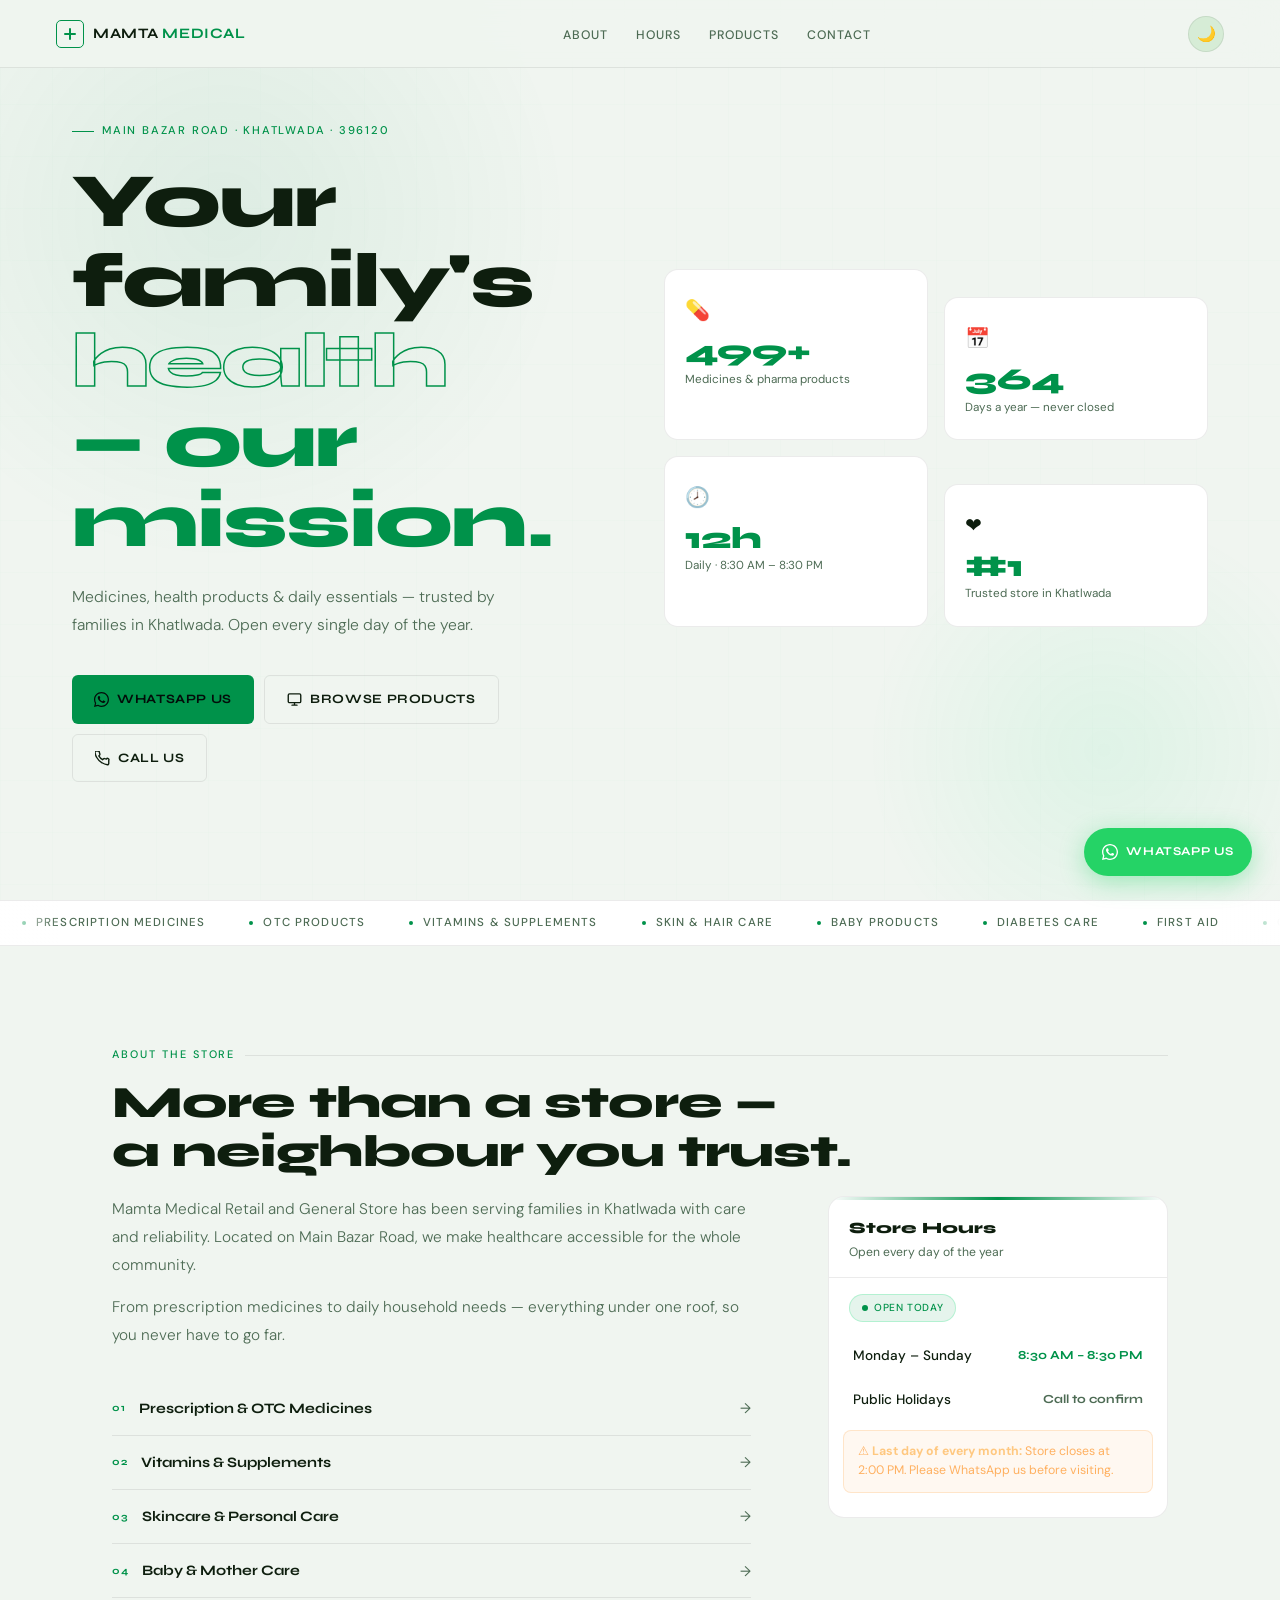
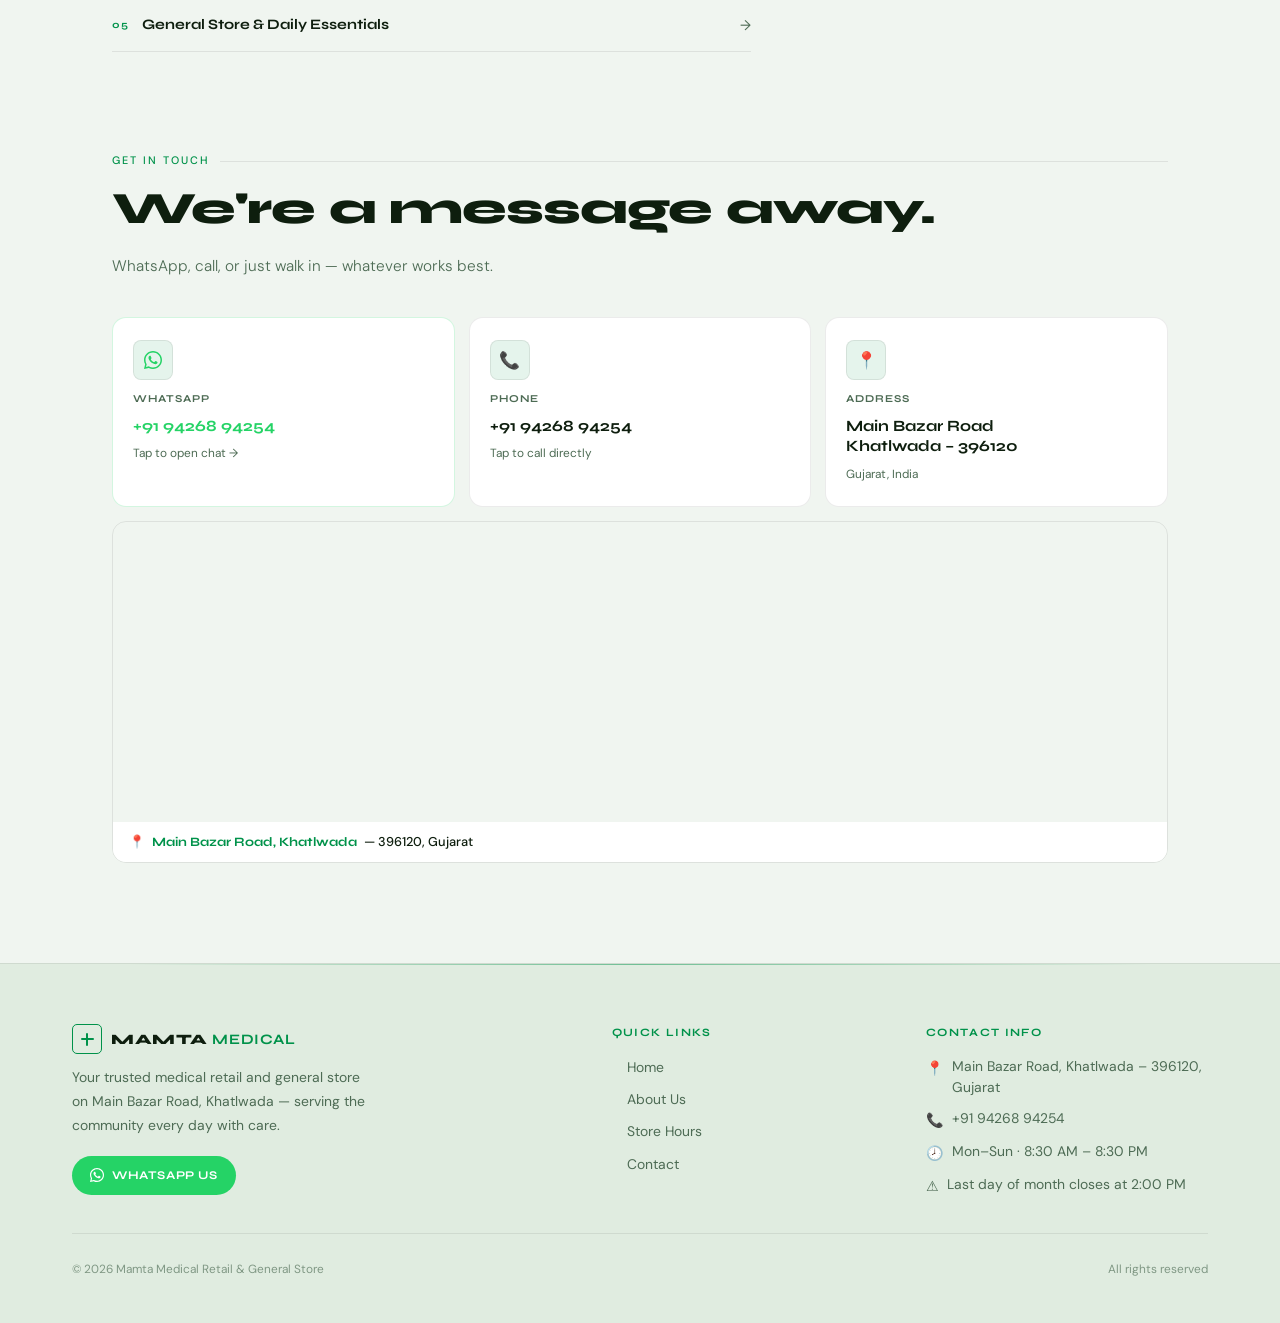
==== commit 8c0e861e: "fix:stock status" ====
--- a/index.html
+++ b/index.html
@@ -5,6 +5,28 @@
   <meta charset="UTF-8" />
   <meta name="viewport" content="width=device-width, initial-scale=1.0, maximum-scale=5.0" />
   <meta name="theme-color" content="#060f1e" id="themeColor" />
+  <script>
+    /* Set theme BEFORE first paint → no dark flash when navigating between pages.
+       Default follows the system; a manual toggle (saved in localStorage) wins;
+       follows the system live when the visitor hasn't chosen manually. */
+    (function () {
+      try {
+        var KEY = 'mm-theme';
+        var saved = localStorage.getItem(KEY);
+        var mq = window.matchMedia ? window.matchMedia('(prefers-color-scheme: dark)') : null;
+        var root = document.documentElement;
+        function apply(t) {
+          root.setAttribute('data-theme', t);
+          var m = document.getElementById('themeColor');
+          if (m) m.setAttribute('content', t === 'dark' ? '#060f1e' : '#f0f5f0');
+        }
+        apply(saved || (mq && mq.matches ? 'dark' : 'light'));
+        if (!saved && mq && mq.addEventListener) {
+          mq.addEventListener('change', function (e) { apply(e.matches ? 'dark' : 'light'); });
+        }
+      } catch (e) { }
+    })();
+  </script>
   <title>Mamta Medical — Khatlwada</title>
 
   <!-- ════════ SEO / SOCIAL ════════
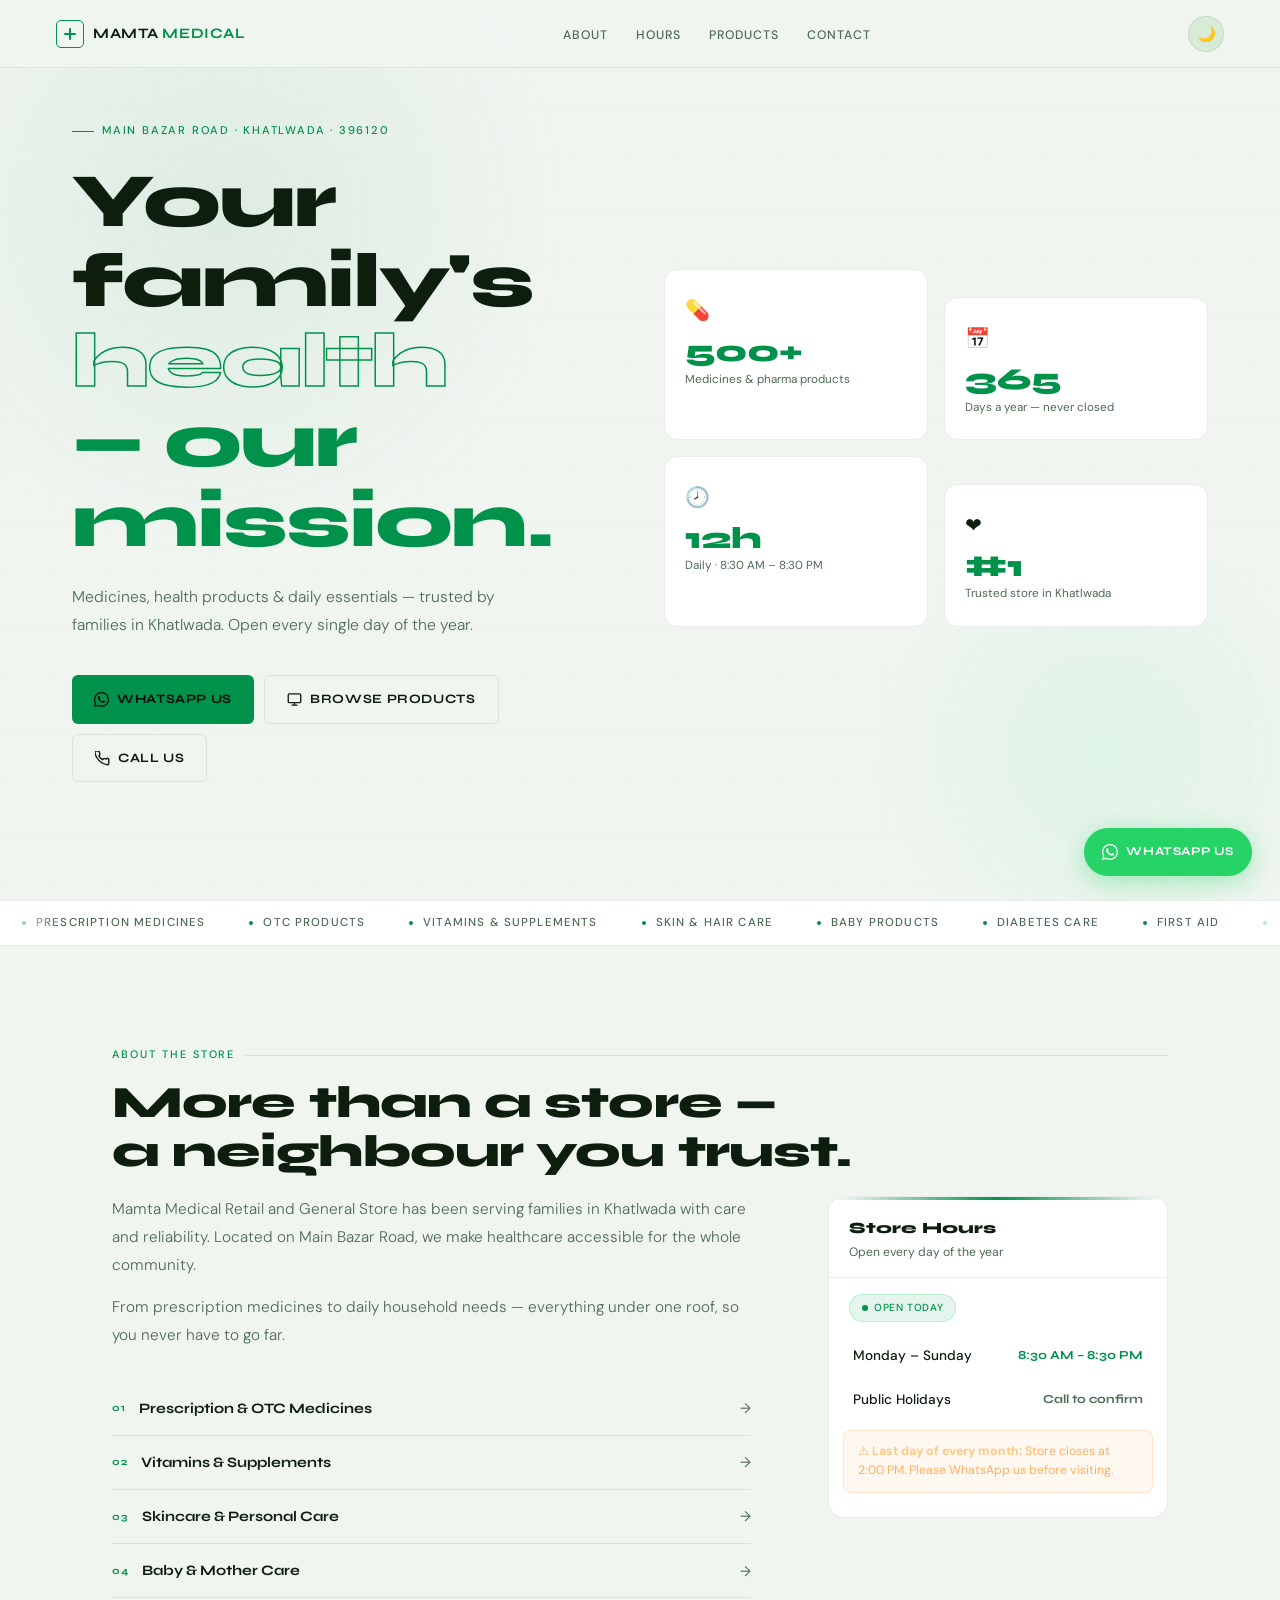
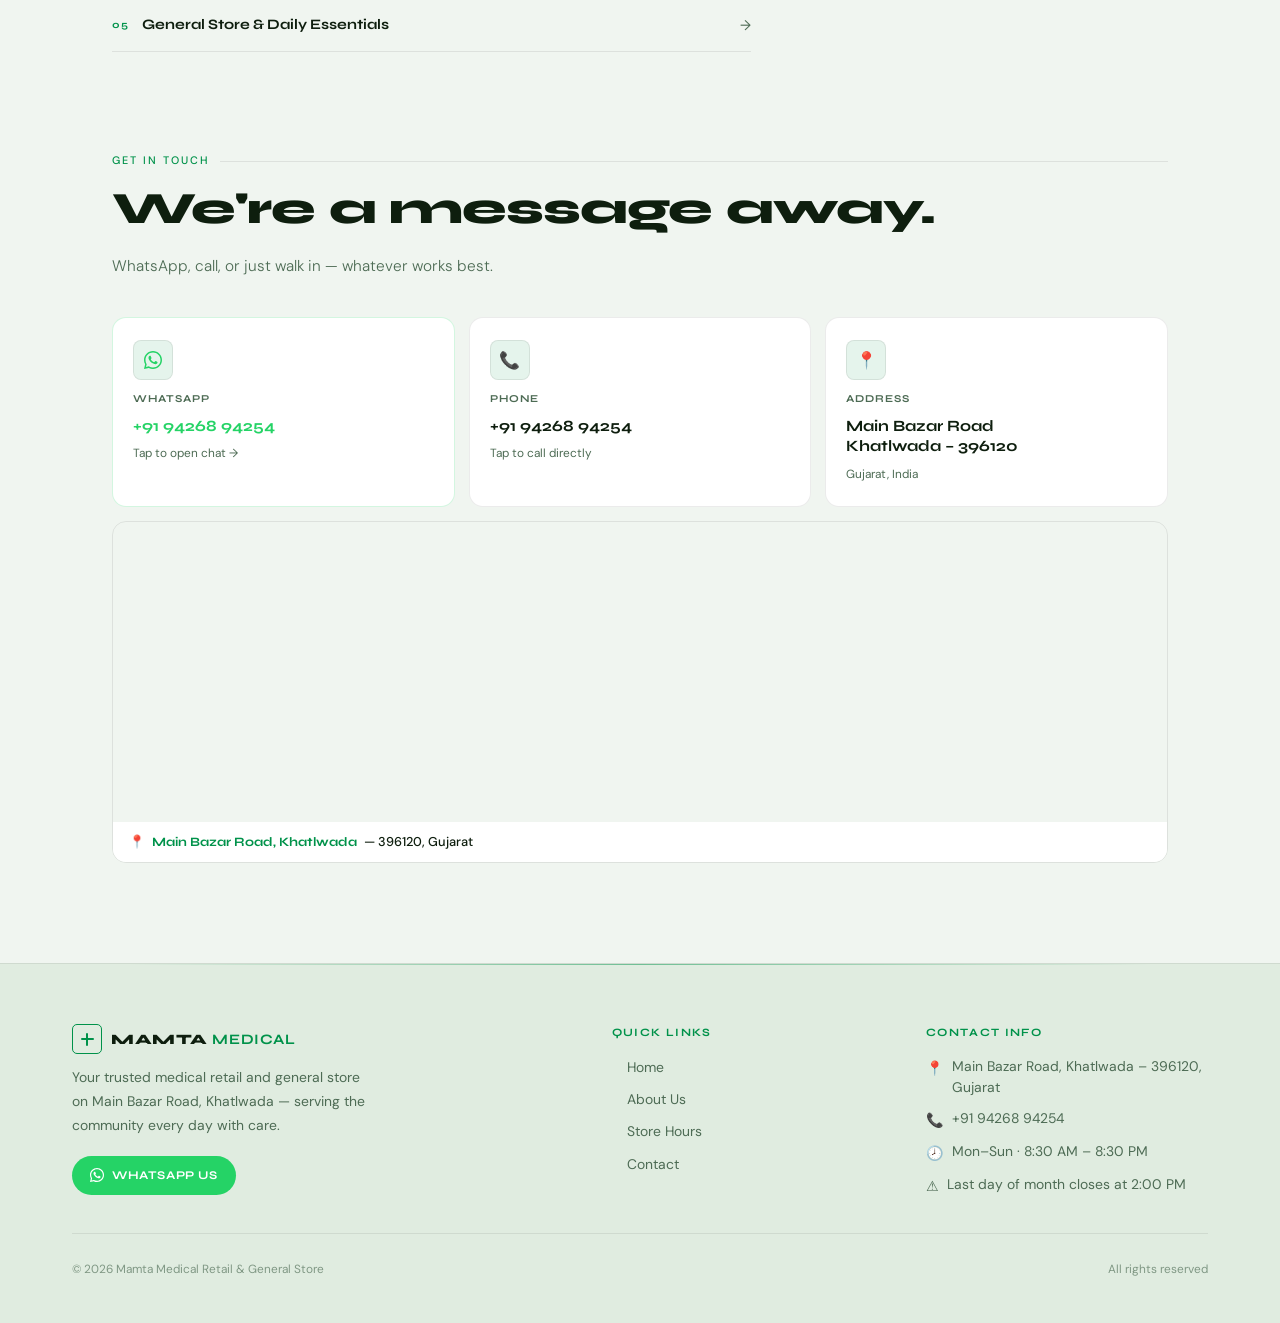
==== commit 450941e6: "feature:PWA — installable + offline" ====
--- a/index.html
+++ b/index.html
@@ -28,6 +28,11 @@
     })();
   </script>
   <title>Mamta Medical — Khatlwada</title>
+
+  <!-- ════════ PWA / ICONS ════════ -->
+  <link rel="icon" href="favicon.svg" type="image/svg+xml" />
+  <link rel="apple-touch-icon" href="icons/apple-touch-icon.png" />
+  <link rel="manifest" href="manifest.json" />
 
   <!-- ════════ SEO / SOCIAL ════════
        BEFORE PUBLISHING, replace every "REPLACE_ME.example" below with your
@@ -364,6 +369,17 @@
   <script src="js/index.js"></script>
 
   <script src="js/chatbot.js"></script>
+
+  <!-- PWA: register the service worker for offline support -->
+  <script>
+    if ('serviceWorker' in navigator) {
+      window.addEventListener('load', function () {
+        navigator.serviceWorker.register('sw.js').catch(function (e) {
+          console.warn('SW registration failed:', e);
+        });
+      });
+    }
+  </script>
 </body>
 
 </html>
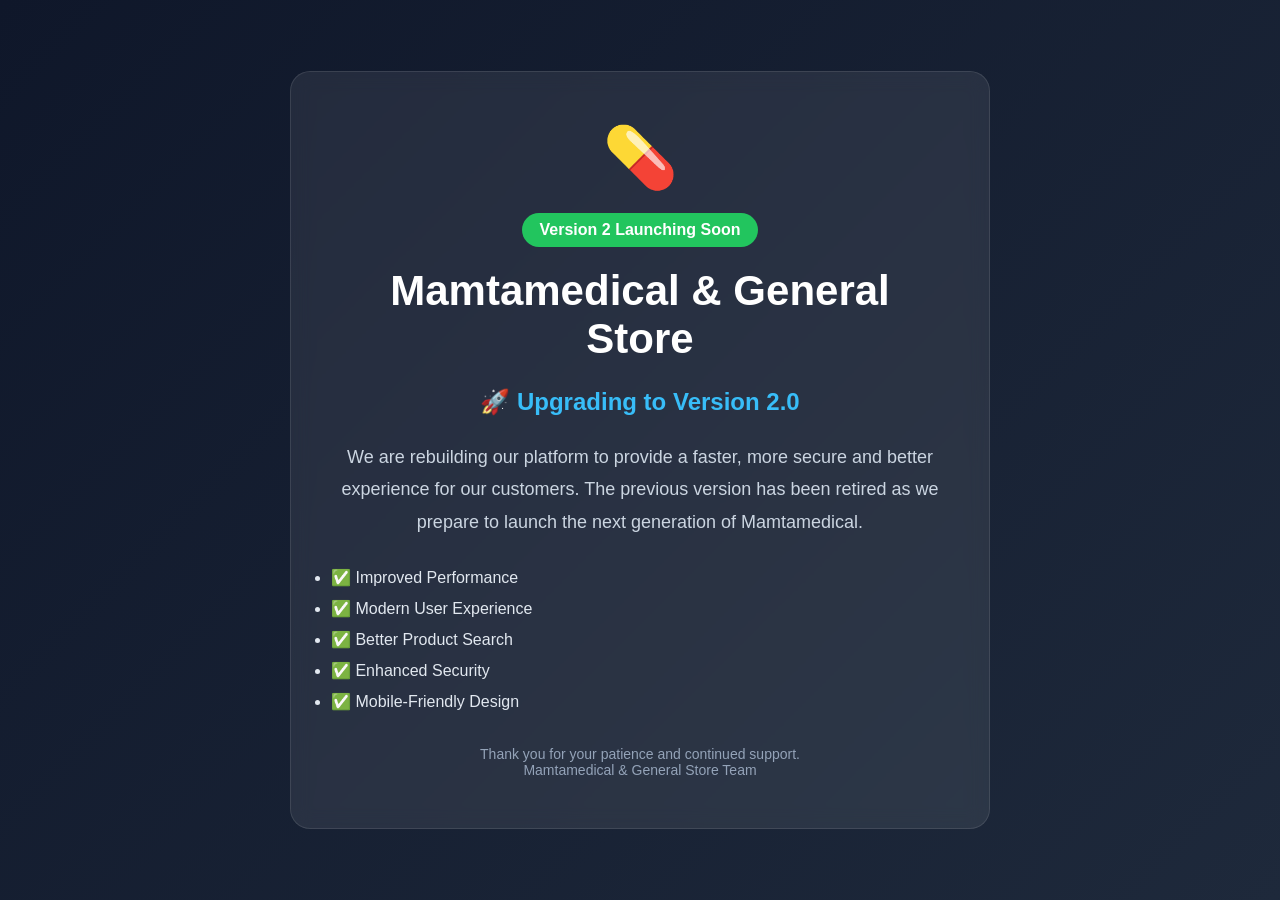
==== commit 55374492: "Revamp index.html for Version 2 Launch Removed old theme script and updated meta tags for version 2." ====
--- a/index.html
+++ b/index.html
@@ -1,385 +1,132 @@
 <!DOCTYPE html>
-<html lang="en" data-theme="dark">
+<html lang="en">
+<head>
+<meta charset="UTF-8">
+<meta name="viewport" content="width=device-width, initial-scale=1.0">
+<title>Mamtamedical V2 - Coming Soon</title>
 
-<head>
-  <meta charset="UTF-8" />
-  <meta name="viewport" content="width=device-width, initial-scale=1.0, maximum-scale=5.0" />
-  <meta name="theme-color" content="#060f1e" id="themeColor" />
-  <script>
-    /* Set theme BEFORE first paint → no dark flash when navigating between pages.
-       Default follows the system; a manual toggle (saved in localStorage) wins;
-       follows the system live when the visitor hasn't chosen manually. */
-    (function () {
-      try {
-        var KEY = 'mm-theme';
-        var saved = localStorage.getItem(KEY);
-        var mq = window.matchMedia ? window.matchMedia('(prefers-color-scheme: dark)') : null;
-        var root = document.documentElement;
-        function apply(t) {
-          root.setAttribute('data-theme', t);
-          var m = document.getElementById('themeColor');
-          if (m) m.setAttribute('content', t === 'dark' ? '#060f1e' : '#f0f5f0');
-        }
-        apply(saved || (mq && mq.matches ? 'dark' : 'light'));
-        if (!saved && mq && mq.addEventListener) {
-          mq.addEventListener('change', function (e) { apply(e.matches ? 'dark' : 'light'); });
-        }
-      } catch (e) { }
-    })();
-  </script>
-  <title>Mamta Medical — Khatlwada</title>
+<style>
+*{
+    margin:0;
+    padding:0;
+    box-sizing:border-box;
+}
 
-  <!-- ════════ PWA / ICONS ════════ -->
-  <link rel="icon" href="favicon.svg" type="image/svg+xml" />
-  <link rel="apple-touch-icon" href="icons/apple-touch-icon.png" />
-  <link rel="manifest" href="manifest.json" />
+body{
+    font-family:Segoe UI, sans-serif;
+    min-height:100vh;
+    display:flex;
+    justify-content:center;
+    align-items:center;
+    background:linear-gradient(135deg,#0f172a,#1e293b);
+    color:white;
+    text-align:center;
+    padding:20px;
+}
 
-  <!-- ════════ SEO / SOCIAL ════════
-       BEFORE PUBLISHING, replace every "REPLACE_ME.example" below with your
-       real website URL, and point og:image / "image" at a real share image
-       (a logo or storefront photo, ideally ~1200×630px).
-       OPTIONAL but recommended for Google Maps rich results: add a "geo"
-       block to the JSON-LD with your store's real latitude & longitude
-       (open Google Maps, right-click your shop, copy the coordinates):
-         "geo": { "@type": "GeoCoordinates", "latitude": 20.000, "longitude": 72.000 } -->
-  <meta name="description"
-    content="Mamta Medical Retail & General Store, Khatlwada (Gujarat) — medicines, vitamins, baby care, first aid and general store items. Open daily 8:30 AM–8:30 PM. Call +91 94268 94254." />
-  <link rel="canonical" href="https://REPLACE_ME.example/" />
-  <meta property="og:type" content="business.business" />
-  <meta property="og:title" content="Mamta Medical — Khatlwada" />
-  <meta property="og:description"
-    content="Medicines, vitamins, baby care, first aid & general store items in Khatlwada, Gujarat. Open daily 8:30 AM–8:30 PM." />
-  <meta property="og:image" content="https://REPLACE_ME.example/share-image.jpg" />
-  <meta property="og:locale" content="en_IN" />
-  <meta name="twitter:card" content="summary_large_image" />
-  <meta name="twitter:title" content="Mamta Medical — Khatlwada" />
-  <meta name="twitter:description"
-    content="Medicines, vitamins, baby care & general store items in Khatlwada, Gujarat. Open daily 8:30 AM–8:30 PM." />
-  <script type="application/ld+json">
-  {
-    "@context": "https://schema.org",
-    "@type": "Pharmacy",
-    "name": "Mamta Medical Retail & General Store",
-    "image": "https://REPLACE_ME.example/share-image.jpg",
-    "url": "https://REPLACE_ME.example/",
-    "telephone": "+91 94268 94254",
-    "priceRange": "₹₹",
-    "currenciesAccepted": "INR",
-    "address": {
-      "@type": "PostalAddress",
-      "streetAddress": "Main Bazar Road",
-      "addressLocality": "Khatlwada",
-      "addressRegion": "Gujarat",
-      "postalCode": "396120",
-      "addressCountry": "IN"
-    },
-    "openingHoursSpecification": [
-      {
-        "@type": "OpeningHoursSpecification",
-        "dayOfWeek": ["Monday", "Tuesday", "Wednesday", "Thursday", "Friday", "Saturday", "Sunday"],
-        "opens": "08:30",
-        "closes": "20:30"
-      }
-    ]
-  }
-  </script>
-  <link
-    href="https://fonts.googleapis.com/css2?family=Syne:wght@700;800&family=DM+Sans:ital,wght@0,300;0,400;0,500;1,300&display=swap"
-    rel="stylesheet" />
-  <link rel="stylesheet" href="css/index.css" />
+.container{
+    max-width:700px;
+    background:rgba(255,255,255,0.08);
+    backdrop-filter:blur(10px);
+    border:1px solid rgba(255,255,255,0.1);
+    border-radius:20px;
+    padding:50px 40px;
+}
+
+.logo{
+    font-size:60px;
+    margin-bottom:20px;
+}
+
+.badge{
+    display:inline-block;
+    background:#22c55e;
+    color:white;
+    padding:8px 18px;
+    border-radius:30px;
+    font-weight:600;
+    margin-bottom:20px;
+}
+
+h1{
+    font-size:42px;
+    margin-bottom:15px;
+}
+
+p{
+    color:#cbd5e1;
+    line-height:1.8;
+    font-size:18px;
+}
+
+.version{
+    margin:25px 0;
+    font-size:24px;
+    font-weight:bold;
+    color:#38bdf8;
+}
+
+.features{
+    margin-top:30px;
+    text-align:left;
+}
+
+.features li{
+    margin:12px 0;
+    color:#e2e8f0;
+}
+
+.footer{
+    margin-top:35px;
+    color:#94a3b8;
+    font-size:14px;
+}
+
+@media(max-width:768px){
+    h1{
+        font-size:32px;
+    }
+
+    p{
+        font-size:16px;
+    }
+}
+</style>
 </head>
 
 <body>
 
-  <!-- ══ NAV ══ -->
-  <nav class="nav" id="mainNav">
-    <a href="#" class="nav-logo">
-      <div class="logo-cross"></div>
-      <span class="logo-name">Mamta <b>Medical</b></span>
-    </a>
-    <ul class="nav-links">
-      <li><a href="#about">About</a></li>
-      <li><a href="#hours">Hours</a></li>
-      <li><a href="products.html">Products</a></li>
-      <li><a href="#contact">Contact</a></li>
+<div class="container">
+
+    <div class="logo">💊</div>
+
+    <div class="badge">Version 2 Launching Soon</div>
+
+    <h1>Mamtamedical & General Store</h1>
+
+    <div class="version">🚀 Upgrading to Version 2.0</div>
+
+    <p>
+        We are rebuilding our platform to provide a faster,
+        more secure and better experience for our customers.
+        The previous version has been retired as we prepare
+        to launch the next generation of Mamtamedical.
+    </p>
+
+    <ul class="features">
+        <li>✅ Improved Performance</li>
+        <li>✅ Modern User Experience</li>
+        <li>✅ Better Product Search</li>
+        <li>✅ Enhanced Security</li>
+        <li>✅ Mobile-Friendly Design</li>
     </ul>
-    <div class="nav-controls">
-      <button class="theme-btn" id="themeBtn" aria-label="Toggle theme" title="Toggle light / dark">
-        <span id="themeIcon">☀️</span>
-      </button>
-      <button class="hamburger" id="menuBtn" aria-label="Open menu" aria-expanded="false">
-        <span></span><span></span><span></span>
-      </button>
+
+    <div class="footer">
+        Thank you for your patience and continued support.<br>
+        Mamtamedical & General Store Team
     </div>
-  </nav>
 
-  <!-- mobile drawer -->
-  <div class="mobile-menu" id="mobileMenu">
-    <a href="#about">About the Store <span class="arr">→</span></a>
-    <a href="#hours">Store Hours <span class="arr">→</span></a>
-    <a href="#contact">Contact Us <span class="arr">→</span></a>
-    <a href="https://wa.me/919426894254?text=Hi%20Mamta%20Medical%2C%20I%20need%20help." target="_blank" rel="noopener"
-      class="wa-link">WhatsApp Us <span class="arr">→</span></a>
-  </div>
+</div>
 
-  <!-- ══ HERO ══ -->
-  <section class="hero">
-    <div class="hero-grid"></div>
-    <div class="hero-glow"></div>
-    <div class="hero-glow2"></div>
-    <div class="hero-content">
-      <p class="eyebrow">Main Bazar Road · Khatlwada · 396120</p>
-      <h1>
-        Your family's<br />
-        <span class="h1-outline" data-text="health">health</span><br />
-        <span class="h1-green">— our mission.</span>
-      </h1>
-      <p class="hero-sub">Medicines, health products &amp; daily essentials — trusted by families in Khatlwada. Open
-        every single day of the year.</p>
-      <div class="hero-btns">
-        <a href="https://wa.me/919426894254?text=Hi%20Mamta%20Medical." class="btn-p" target="_blank" rel="noopener">
-          <svg width="15" height="15" viewBox="0 0 24 24" fill="currentColor">
-            <path
-              d="M17.472 14.382c-.297-.149-1.758-.867-2.03-.967-.273-.099-.471-.148-.67.15-.197.297-.767.966-.94 1.164-.173.199-.347.223-.644.075-.297-.15-1.255-.463-2.39-1.475-.883-.788-1.48-1.761-1.653-2.059-.173-.297-.018-.458.13-.606.134-.133.298-.347.446-.52.149-.174.198-.298.298-.497.099-.198.05-.371-.025-.52-.075-.149-.669-1.612-.916-2.207-.242-.579-.487-.5-.669-.51a3.178 3.178 0 00-.57-.01c-.198 0-.52.074-.792.372-.272.297-1.04 1.016-1.04 2.479 0 1.462 1.065 2.875 1.213 3.074.149.198 2.096 3.2 5.077 4.487.709.306 1.262.489 1.694.625.712.227 1.36.195 1.871.118.571-.085 1.758-.719 2.006-1.413.248-.694.248-1.289.173-1.413-.074-.124-.272-.198-.57-.347z" />
-            <path
-              d="M12 0C5.373 0 0 5.373 0 12c0 2.106.55 4.083 1.512 5.8L0 24l6.377-1.496A11.946 11.946 0 0012 24c6.627 0 12-5.373 12-12S18.627 0 12 0zm0 22c-1.886 0-3.655-.518-5.171-1.418l-.371-.22-3.787.889.928-3.682-.241-.381A9.944 9.944 0 012 12C2 6.477 6.477 2 12 2s10 4.477 10 10-4.477 10-10 10z" />
-          </svg>
-          WhatsApp Us
-        </a>
-        <a href="products.html" class="btn-o">
-          <svg width="15" height="15" viewBox="0 0 24 24" fill="none" stroke="currentColor" stroke-width="2.2"
-            stroke-linecap="round" stroke-linejoin="round">
-            <rect x="2" y="3" width="20" height="14" rx="2" />
-            <path d="M8 21h8M12 17v4" />
-          </svg>
-          Browse Products
-        </a>
-        <a href="tel:+919426894254" class="btn-o">
-          <svg width="15" height="15" viewBox="0 0 24 24" fill="none" stroke="currentColor" stroke-width="2.2"
-            stroke-linecap="round" stroke-linejoin="round">
-            <path
-              d="M22 16.92v3a2 2 0 01-2.18 2 19.79 19.79 0 01-8.63-3.07A19.5 19.5 0 013.09 10.8a19.79 19.79 0 01-3.07-8.68A2 2 0 012 0h3a2 2 0 012 1.72c.127.96.361 1.903.7 2.81a2 2 0 01-.45 2.11L6.09 7.91a16 16 0 006 6l1.27-1.27a2 2 0 012.11-.45c.907.339 1.85.573 2.81.7A2 2 0 0122 14.92z" />
-          </svg>
-          Call Us
-        </a>
-      </div>
-    </div>
-    <!-- stats -->
-    <div class="stats stagger">
-      <div class="stat">
-        <div class="se">💊</div>
-        <div class="sn" data-count="500" data-suffix="+">500+</div>
-        <div class="sl">Medicines &amp; pharma products</div>
-      </div>
-      <div class="stat">
-        <div class="se">📅</div>
-        <div class="sn" data-count="365">365</div>
-        <div class="sl">Days a year — never closed</div>
-      </div>
-      <div class="stat">
-        <div class="se">🕗</div>
-        <div class="sn">12h</div>
-        <div class="sl">Daily · 8:30 AM – 8:30 PM</div>
-      </div>
-      <div class="stat">
-        <div class="se">❤️</div>
-        <div class="sn">#1</div>
-        <div class="sl">Trusted store in Khatlwada</div>
-      </div>
-    </div>
-  </section>
-
-  <!-- ══ TICKER ══ -->
-  <div class="ticker" aria-hidden="true">
-    <div class="t-track">
-      <span class="ti"><span class="td"></span>Prescription Medicines</span>
-      <span class="ti"><span class="td"></span>OTC Products</span>
-      <span class="ti"><span class="td"></span>Vitamins &amp; Supplements</span>
-      <span class="ti"><span class="td"></span>Skin &amp; Hair Care</span>
-      <span class="ti"><span class="td"></span>Baby Products</span>
-      <span class="ti"><span class="td"></span>Diabetes Care</span>
-      <span class="ti"><span class="td"></span>First Aid</span>
-      <span class="ti"><span class="td"></span>General Store</span>
-      <span class="ti"><span class="td"></span>Household Essentials</span>
-      <span class="ti"><span class="td"></span>Prescription Medicines</span>
-      <span class="ti"><span class="td"></span>OTC Products</span>
-      <span class="ti"><span class="td"></span>Vitamins &amp; Supplements</span>
-      <span class="ti"><span class="td"></span>Skin &amp; Hair Care</span>
-      <span class="ti"><span class="td"></span>Baby Products</span>
-      <span class="ti"><span class="td"></span>Diabetes Care</span>
-      <span class="ti"><span class="td"></span>First Aid</span>
-      <span class="ti"><span class="td"></span>General Store</span>
-      <span class="ti"><span class="td"></span>Household Essentials</span>
-    </div>
-  </div>
-
-  <!-- ══ ABOUT ══ -->
-  <section id="about" class="section">
-    <div class="sec-lbl reveal">About the store</div>
-    <h2 class="sec-h2 reveal">More than a store —<br />a neighbour you trust.</h2>
-    <div class="about-body">
-      <div class="about-left reveal-left">
-        <p class="sec-p">Mamta Medical Retail and General Store has been serving families in Khatlwada with care and
-          reliability. Located on Main Bazar Road, we make healthcare accessible for the whole community.</p>
-        <p class="sec-p">From prescription medicines to daily household needs — everything under one roof, so you never
-          have to go far.</p>
-        <div class="svc-list stagger">
-          <div class="svc-item">
-            <div class="svc-l"><span class="svc-num">01</span><span class="svc-name">Prescription &amp; OTC
-                Medicines</span></div><span class="svc-arr">→</span>
-          </div>
-          <div class="svc-item">
-            <div class="svc-l"><span class="svc-num">02</span><span class="svc-name">Vitamins &amp; Supplements</span>
-            </div><span class="svc-arr">→</span>
-          </div>
-          <div class="svc-item">
-            <div class="svc-l"><span class="svc-num">03</span><span class="svc-name">Skincare &amp; Personal Care</span>
-            </div><span class="svc-arr">→</span>
-          </div>
-          <div class="svc-item">
-            <div class="svc-l"><span class="svc-num">04</span><span class="svc-name">Baby &amp; Mother Care</span></div>
-            <span class="svc-arr">→</span>
-          </div>
-          <div class="svc-item">
-            <div class="svc-l"><span class="svc-num">05</span><span class="svc-name">General Store &amp; Daily
-                Essentials</span></div><span class="svc-arr">→</span>
-          </div>
-        </div>
-      </div>
-      <div class="about-right reveal-right" id="hours">
-        <div class="hours-card">
-          <div class="hours-hd">
-            <h3>Store Hours</h3>
-            <p>Open every day of the year</p>
-          </div>
-          <div class="hours-bd">
-            <div class="badge-open">Open today</div>
-            <div class="h-row"><span class="h-day">Monday – Sunday</span><span class="h-time">8:30 AM – 8:30 PM</span>
-            </div>
-            <div class="h-row"><span class="h-day">Public Holidays</span><span class="h-time"
-                style="color:var(--muted)">Call to confirm</span></div>
-            <div class="h-alert">⚠️ <strong>Last day of every month:</strong> Store closes at 2:00 PM. Please WhatsApp
-              us before visiting.</div>
-          </div>
-        </div>
-      </div>
-    </div>
-  </section>
-
-  <!-- ══ CONTACT ══ -->
-  <section id="contact" class="section" style="padding-top:0">
-    <div class="sec-lbl reveal">Get in touch</div>
-    <h2 class="sec-h2 reveal">We're a message away.</h2>
-    <p class="sec-p reveal" style="margin-bottom:clamp(20px,4vw,36px)">WhatsApp, call, or just walk in — whatever works
-      best.</p>
-    <div class="c-grid stagger">
-      <a href="https://wa.me/919426894254?text=Hi%20Mamta%20Medical." class="c-card c-wa" target="_blank"
-        rel="noopener">
-        <div class="c-icon"><svg width="18" height="18" viewBox="0 0 24 24" fill="#25d366">
-            <path
-              d="M17.472 14.382c-.297-.149-1.758-.867-2.03-.967-.273-.099-.471-.148-.67.15-.197.297-.767.966-.94 1.164-.173.199-.347.223-.644.075-.297-.15-1.255-.463-2.39-1.475-.883-.788-1.48-1.761-1.653-2.059-.173-.297-.018-.458.13-.606.134-.133.298-.347.446-.52.149-.174.198-.298.298-.497.099-.198.05-.371-.025-.52-.075-.149-.669-1.612-.916-2.207-.242-.579-.487-.5-.669-.51a3.178 3.178 0 00-.57-.01c-.198 0-.52.074-.792.372-.272.297-1.04 1.016-1.04 2.479 0 1.462 1.065 2.875 1.213 3.074.149.198 2.096 3.2 5.077 4.487.709.306 1.262.489 1.694.625.712.227 1.36.195 1.871.118.571-.085 1.758-.719 2.006-1.413.248-.694.248-1.289.173-1.413-.074-.124-.272-.198-.57-.347z" />
-            <path
-              d="M12 0C5.373 0 0 5.373 0 12c0 2.106.55 4.083 1.512 5.8L0 24l6.377-1.496A11.946 11.946 0 0012 24c6.627 0 12-5.373 12-12S18.627 0 12 0zm0 22c-1.886 0-3.655-.518-5.171-1.418l-.371-.22-3.787.889.928-3.682-.241-.381A9.944 9.944 0 012 12C2 6.477 6.477 2 12 2s10 4.477 10 10-4.477 10-10 10z" />
-          </svg></div>
-        <div class="c-lbl">WhatsApp</div>
-        <div class="c-val">+91 94268 94254</div>
-        <div class="c-hint">Tap to open chat →</div>
-      </a>
-      <a href="tel:+919426894254" class="c-card">
-        <div class="c-icon">📞</div>
-        <div class="c-lbl">Phone</div>
-        <div class="c-val">+91 94268 94254</div>
-        <div class="c-hint">Tap to call directly</div>
-      </a>
-      <div class="c-card">
-        <div class="c-icon">📍</div>
-        <div class="c-lbl">Address</div>
-        <div class="c-val">Main Bazar Road<br />Khatlwada – 396120</div>
-        <div class="c-hint">Gujarat, India</div>
-      </div>
-      <div class="map-wrap reveal-scale">
-        <iframe
-          src="https://www.google.com/maps/embed?pb=!1m18!1m12!1m3!1d3737.5!2d72.9!3d20.6!2m3!1f0!2f0!3f0!3m2!1i1024!2i768!4f13.1!3m3!1m2!1s0x0%3A0x0!2zMjDCsDM2JzAwLjAiTiA3MsKwNTQnMDAuMCJF!5e0!3m2!1sen!2sin!4v1"
-          loading="lazy" allowfullscreen referrerpolicy="no-referrer-when-downgrade" title="Store location"></iframe>
-        <div class="map-ft">📍 <b>Main Bazar Road, Khatlwada</b> — 396120, Gujarat</div>
-      </div>
-    </div>
-  </section>
-
-  <!-- ══ FOOTER ══ -->
-  <footer class="footer">
-    <div class="footer-inner">
-      <div>
-        <div class="footer-logo">
-          <div class="footer-cross"></div>
-          <span class="footer-name">Mamta <b>Medical</b></span>
-        </div>
-        <p class="footer-desc">Your trusted medical retail and general store on Main Bazar Road, Khatlwada — serving the
-          community every day with care.</p>
-        <a href="https://wa.me/919426894254?text=Hi%20Mamta%20Medical." target="_blank" rel="noopener"
-          class="footer-wa">
-          <svg width="14" height="14" viewBox="0 0 24 24" fill="white">
-            <path
-              d="M17.472 14.382c-.297-.149-1.758-.867-2.03-.967-.273-.099-.471-.148-.67.15-.197.297-.767.966-.94 1.164-.173.199-.347.223-.644.075-.297-.15-1.255-.463-2.39-1.475-.883-.788-1.48-1.761-1.653-2.059-.173-.297-.018-.458.13-.606.134-.133.298-.347.446-.52.149-.174.198-.298.298-.497.099-.198.05-.371-.025-.52-.075-.149-.669-1.612-.916-2.207-.242-.579-.487-.5-.669-.51a3.178 3.178 0 00-.57-.01c-.198 0-.52.074-.792.372-.272.297-1.04 1.016-1.04 2.479 0 1.462 1.065 2.875 1.213 3.074.149.198 2.096 3.2 5.077 4.487.709.306 1.262.489 1.694.625.712.227 1.36.195 1.871.118.571-.085 1.758-.719 2.006-1.413.248-.694.248-1.289.173-1.413-.074-.124-.272-.198-.57-.347z" />
-            <path
-              d="M12 0C5.373 0 0 5.373 0 12c0 2.106.55 4.083 1.512 5.8L0 24l6.377-1.496A11.946 11.946 0 0012 24c6.627 0 12-5.373 12-12S18.627 0 12 0zm0 22c-1.886 0-3.655-.518-5.171-1.418l-.371-.22-3.787.889.928-3.682-.241-.381A9.944 9.944 0 012 12C2 6.477 6.477 2 12 2s10 4.477 10 10-4.477 10-10 10z" />
-          </svg>
-          WhatsApp Us
-        </a>
-      </div>
-      <div class="footer-col">
-        <h4>Quick Links</h4>
-        <ul class="footer-links">
-          <li><a href="#">Home</a></li>
-          <li><a href="#about">About Us</a></li>
-          <li><a href="#hours">Store Hours</a></li>
-          <li><a href="#contact">Contact</a></li>
-        </ul>
-      </div>
-      <div class="footer-col">
-        <h4>Contact Info</h4>
-        <div class="fc-list">
-          <div class="fc-item"><span class="fc-ico">📍</span><span>Main Bazar Road, Khatlwada – 396120, Gujarat</span>
-          </div>
-          <div class="fc-item"><span class="fc-ico">📞</span><span>+91 94268 94254</span></div>
-          <div class="fc-item"><span class="fc-ico">🕗</span><span>Mon–Sun · 8:30 AM – 8:30 PM</span></div>
-          <div class="fc-item"><span class="fc-ico">⚠️</span><span>Last day of month closes at 2:00 PM</span></div>
-        </div>
-      </div>
-    </div>
-    <hr class="footer-divider" />
-    <div class="footer-bottom">
-      <span class="footer-copy">© 2026 Mamta Medical Retail &amp; General Store</span>
-      <span class="footer-rights">All rights reserved</span>
-    </div>
-  </footer>
-
-  <!-- ══ FLOATING WA ══ -->
-  <a href="https://wa.me/919426894254?text=Hi%20Mamta%20Medical." class="float-wa" target="_blank" rel="noopener"
-    aria-label="Chat on WhatsApp">
-    <svg width="16" height="16" viewBox="0 0 24 24" fill="white">
-      <path
-        d="M17.472 14.382c-.297-.149-1.758-.867-2.03-.967-.273-.099-.471-.148-.67.15-.197.297-.767.966-.94 1.164-.173.199-.347.223-.644.075-.297-.15-1.255-.463-2.39-1.475-.883-.788-1.48-1.761-1.653-2.059-.173-.297-.018-.458.13-.606.134-.133.298-.347.446-.52.149-.174.198-.298.298-.497.099-.198.05-.371-.025-.52-.075-.149-.669-1.612-.916-2.207-.242-.579-.487-.5-.669-.51a3.178 3.178 0 00-.57-.01c-.198 0-.52.074-.792.372-.272.297-1.04 1.016-1.04 2.479 0 1.462 1.065 2.875 1.213 3.074.149.198 2.096 3.2 5.077 4.487.709.306 1.262.489 1.694.625.712.227 1.36.195 1.871.118.571-.085 1.758-.719 2.006-1.413.248-.694.248-1.289.173-1.413-.074-.124-.272-.198-.57-.347z" />
-      <path
-        d="M12 0C5.373 0 0 5.373 0 12c0 2.106.55 4.083 1.512 5.8L0 24l6.377-1.496A11.946 11.946 0 0012 24c6.627 0 12-5.373 12-12S18.627 0 12 0zm0 22c-1.886 0-3.655-.518-5.171-1.418l-.371-.22-3.787.889.928-3.682-.241-.381A9.944 9.944 0 012 12C2 6.477 6.477 2 12 2s10 4.477 10 10-4.477 10-10 10z" />
-    </svg>
-    WhatsApp Us
-  </a>
-
-  <script src="js/index.js"></script>
-
-  <script src="js/chatbot.js"></script>
-
-  <!-- PWA: register the service worker for offline support -->
-  <script>
-    if ('serviceWorker' in navigator) {
-      window.addEventListener('load', function () {
-        navigator.serviceWorker.register('sw.js').catch(function (e) {
-          console.warn('SW registration failed:', e);
-        });
-      });
-    }
-  </script>
 </body>
-
-</html>+</html>
